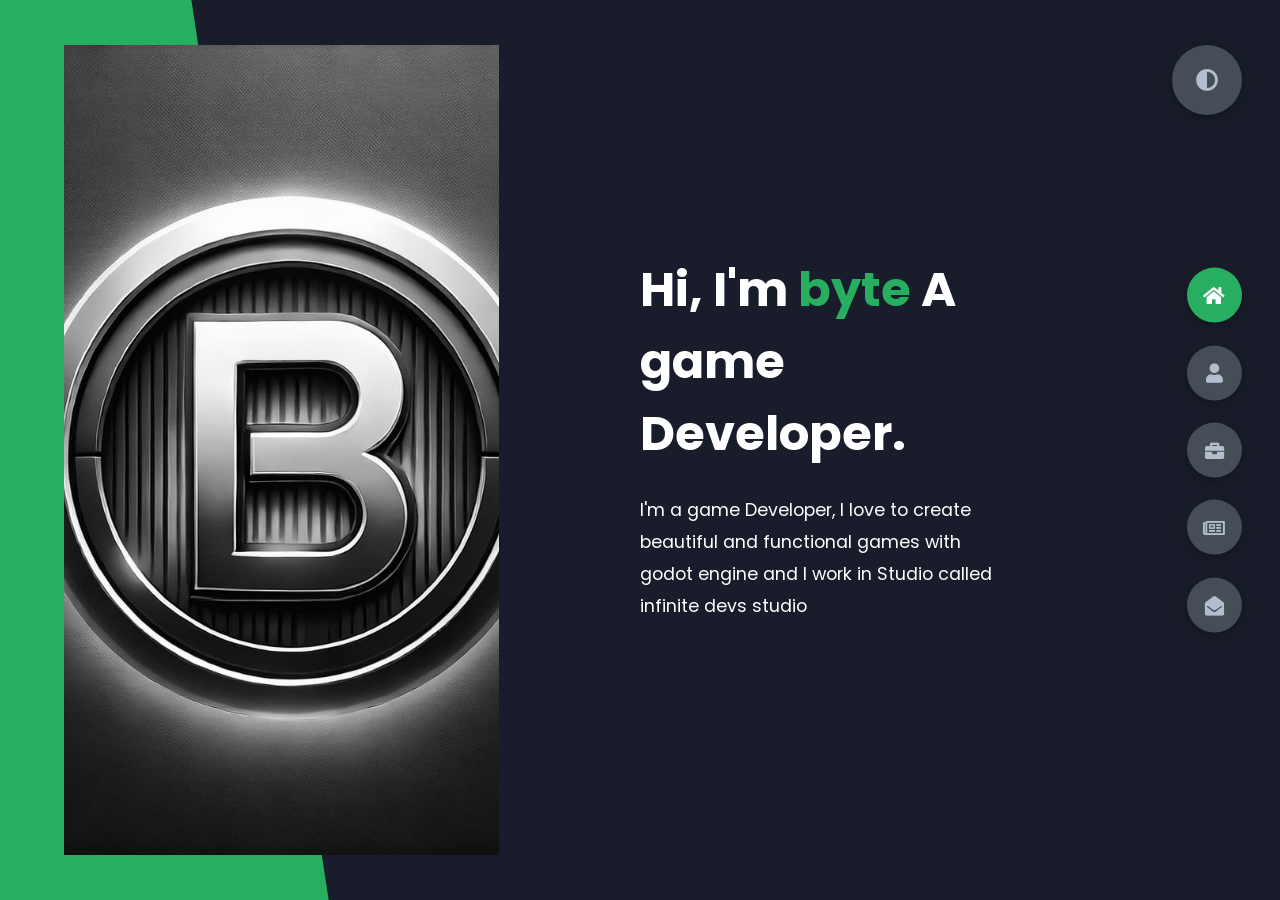
==== index.html @ 2099a021 "Add files via upload" ====
<!DOCTYPE html>
<html lang="en">
<head>
    <meta charset="UTF-8">
    <meta http-equiv="X-UA-Compatible" content="IE=edge">
    <meta name="viewport" content="width=device-width, initial-scale=1.0">
    <title>byte</title>
    <link rel="stylesheet" href="style.css">
    <link rel="preconnect" href="https://fonts.googleapis.com">
    <link rel="preconnect" href="https://fonts.gstatic.com" crossorigin>
    <link rel="stylesheet" href="https://cdnjs.cloudflare.com/ajax/libs/font-awesome/5.15.4/css/all.min.css" integrity="sha512-1ycn6IcaQQ40/MKBW2W4Rhis/DbILU74C1vSrLJxCq57o941Ym01SwNsOMqvEBFlcgUa6xLiPY/NS5R+E6ztJQ==" crossorigin="anonymous" referrerpolicy="no-referrer" />
    <link href="https://fonts.googleapis.com/css2?family=Poppins:wght@400;500;600;700;800&display=swap" rel="stylesheet">
</head>
<body class="main-content">
    <header class="container header active" id="home">
        <div class="header-content">
            <div class="left-header">
                <div class="h-shape"></div>
                <div class="image">
                    <img src="hero.png" alt="">
                </div>
            </div>
            <div class="right-header">
                <h1 class="name">
                    Hi, I'm <span>byte</span>
                    A game Developer.
                </h1>
                <p>
                    I'm a game Developer, I love to create beautiful and functional games with godot engine and I work in Studio called infinite devs studio
                </p>
            </div>
        </div>
    </header>
    <main>
        <section class="container about" id="about">
            <div class="main-title">
                <h2>About <span>me</span><span class="bg-text">my stats</span></h2>
            </div>
            <div class="about-container">
                <div class="left-about">
                    <h4>Information About me</h4>
                    <p>
                        
                    </p>
                <div class="right-about">
                    <div class="about-item">
                        <div class="abt-text">
                            <p class="large-text">0</p>
                            <p class="small-text">Projects <br /> Completed</p>
                        </div>
                    </div>
                    <div class="about-item">
                        <div class="abt-text">
                            <p class="large-text">1+</p>
                            <p class="small-text">Years of <br /> experience</p>
                        </div>
                    </div>
                    <div class="about-item">
                        <div class="abt-text">
                            <p class="large-text">1</p>
                            <p class="small-text">Projects <br /> demo</p>
                        </div>
                    </div>
                    <div class="about-item">
                        <div class="abt-text">
                            <p class="large-text">0</p>
                            <p class="small-text">Projects <br />cancelled</p>
                        </div>
                    </div>
                </div>
            </div>
            <div class="about-stats">
                <h4 class="stat-title">My Skills</h4>
                <div class="progress-bars">
                    <div class="progress-bar">
                        <p class="prog-title">html5</p>
                        <div class="progress-con">
                            <p class="prog-text">85%</p>
                            <div class="progress">
                                <span class="html"></span>
                            </div>
                        </div>
                    </div>
                    <div class="progress-bar">
                        <p class="prog-title">css</p>
                        <div class="progress-con">
                            <p class="prog-text">25%</p>
                            <div class="progress">
                                <span class="css"></span>
                            </div>
                        </div>
                    </div>
                    <div class="progress-bar">
                        <p class="prog-title">javascript</p>
                        <div class="progress-con">
                            <p class="prog-text">24%</p>
                            <div class="progress">
                                <span class="js"></span>
                            </div>
                        </div>
                    </div>
                    <div class="progress-bar">
                        <p class="prog-title">Godot engine</p>
                        <div class="progress-con">
                            <p class="prog-text">95%</p>
                            <div class="progress">
                                <span class=godot></span>
                            </div>
                        </div>
                    </div>
                    <div class="progress-bar">
                        <p class="prog-title">gdscript</p>
                        <div class="progress-con">
                            <p class="prog-text">87%</p>
                            <div class="progress">
                                <span class="node"></span>
                            </div>
                        </div>
                    </div>
                    <div class="progress-bar">
                        <p class="prog-title">Python</p>
                        <div class="progress-con">
                            <p class="prog-text">65%</p>
                            <div class="progress">
                                <span class="python"></span>
                            </div>
                        </div>
                    </div>
                </div>
            </div>
            <h4 class="stat-title">My Timeline</h4>
            <div class="timeline">
                <div class="timeline-item">
                    <div class="tl-icon">
                        <i class="fas fa-briefcase"></i>
                    </div>
                    <p class="tl-duration">2011</p>
                    <h5>my birthday<span> - Egypt</span></h5>
                    <p>
                        I'm born in 6/11/2011
                    </p>
                </div>
                <div class="timeline-item">
                    <div class="tl-icon">
                        <i class="fas fa-briefcase"></i>
                    </div>
                    <p class="tl-duration">2023 - now </p>
                    <h5> python programer</h5>
                    <p>
                        When I graduated from primary school, I learned Python
                    </p>
                </div>
                <div class="timeline-item">
                    <div class="tl-icon">
                        <i class="fas fa-briefcase"></i>
                    </div>
                    <p class="tl-duration">2023</p>
                    <h5>web Programmer</h5>
                    <p>
                        after i learned python i learned HTML and Css and JS
                    </p>
                </div>
                <div class="timeline-item">
                    <div class="tl-icon">
                        <i class="fas fa-briefcase"></i>
                    </div>
                    <p class="tl-duration">2024</p>
                    <h5>game developer<span> - gamemaker studio</span></h5>
                    <p>
                        my frist game made in gamemaker studio
                    </p>
                </div>
                <div class="timeline-item">
                    <div class="tl-icon">
                        <i class="fas fa-briefcase"></i>
                    </div>
                    <p class="tl-duration">2024 - now</p>
                    <h5>game developer<span> - godot engine</span></h5>
                    <p>
                        I start in godot 3.5
                    </p>
                </div>
                <div class="timeline-item">
                    <div class="tl-icon">
                        <i class="fas fa-briefcase"></i>
                    </div>
                    <p class="tl-duration">2024 - now</p>
                    <h5>my Studio<span> - infinite devs studio</span></h5>
                    <p>
                        In 27/12/2024 my cousin and me open our studio called infinite devs studio
                    </p>
                </div>
            </div>
        </section>
        <section class="container" id="portfolio">
            <div class="main-title">
                <h2>My <span>Portfolio</span><span class="bg-text">My games</span></h2>
            </div>
            <p class="port-text">
                Here is my games that I've done in godot engine.
            </p>
            <div class="portfolios">
                
            
                <div class="portfolio-item">
                    <div class="image">
                        <img src="ByteX.png" alt="">
                    </div>
                    <div class="hover-items">
                        <h3>game download</h3>
                        <div class="icons">
                            <a href="https://infinite-devs-studio.itch.io/bytex-engine" class="icon">
                                <i class="fab fa-itch-io"></i>
                            </a>
                         
                        </div>
                    </div>
                </div>
                 <div class="main-title">
                           <h2>My <span>team</span><span class="bg-text">IDS Games</span></h2>
                 </div>
                
            </div>
        </section>
        <section class="container" id="blogs">
            <div class="blogs-content">
                <div class="main-title">
                    <h2>My <span>games</span><span class="bg-text">games news</span></h2>
                </div>
                <div class="blogs">
                    <div class="blog">
                        <img src="hero.png" alt="">
                        <div class="blog-text">
                            <h4>
                                Byte OS
                            </h4>
                            <h3>29/12/2024</h3>
                            <p>
                                I work in OS simlator called ByteOS
                            </p>
                        </div>
                        
                    </div>
                    
            </div>
        </section>
        <section class="container contact" id="contact">
            <div class="contact-container">
                <div class="main-title">
                    <h2>Contact <span>Me</span><span class="bg-text">Contact</span></h2>
                </div>
                <div class="contact-content-con">
                    <div class="left-contact">
                        <h4>Contact me here</h4>
                        <p>
                            If you have a game idea or want to talk to me, Contact me
                        </p>
                        <div class="contact-info">
                            <div class="contact-item">
                                <div class="icon">
                                    <i class="fas fa-map-marker-alt"></i>
                                    <span>Location</span>
                                </div>
                                <p>
                                    : Giza, Egypt
                                </p>
                            </div>
                            <div class="contact-item">
                                <div class="icon">
                                    <i class="fas fa-envelope"></i>
                                    <span>Email</span>
                                </div>
                                <p>
                                    <span>: infinitedevsstudio@gmail.com</span>
                                </p>
                            </div>
                            
                            <div class="contact-item">
                                <div class="icon">
                                    <i class="fas fa-user-graduate"></i>
                                    <span>Mobile Number</span>
                                </div>
                                <p>
                                    <span>: 01550852379</span>
                                </p>
                            </div>
                            <div class="contact-item">
                                <div class="icon">
                                    <i class="fas fa-globe-africa"></i>
                                    <span>Languages</span>
                                </div>
                                <p>
                                    <span>: Arabic, English</span>
                                </p>
                            </div>
                        </div>
                        <div class="contact-icons">
                            <div class="contact-icon">
                                <a href="https://infinite-devs-studio.itch.io/" target="_blank">
                                    <i class="fab fa-itch-io"></i>
                                </a>
                                <a href="https://github.com/Byte-dev-byte" target="_blank">
                                    <i class="fab fa-github"></i>
                                </a>
                                <a href="https://www.youtube.com/@Byte-nk8db" target="_blank">
                                    <i class="fab fa-youtube"></i>
                                </a>
                            </div>
                        </div>
                    </div>
                    <div class="right-contact">
                        <form action="" class="contact-form">
                            <div class="input-control i-c-2">
                                <input type="text" required placeholder="YOUR NAME">
                                <input type="email" required placeholder="YOUR EMAIL">
                            </div>
                            <div class="input-control">
                                <input type="text" required placeholder="ENTER SUBJECT">
                            </div>
                            <div class="input-control">
                                <textarea name="" id="" cols="15" rows="8" placeholder="Message Here..."></textarea>
                            </div>
                            
                        </form>
                    </div>
                </div>
            </div>
        </section>
    </main>

    <div class="controls">
        <div class="control active-btn" data-id="home" >
            <i class="fas fa-home"></i>
        </div>
        <div class="control" data-id="about">
            <i class="fas fa-user"></i>
        </div>
        <div class="control" data-id="portfolio">
            <i class="fas fa-briefcase"></i>
        </div>
        <div class="control" data-id="blogs">
            <i class="far fa-newspaper"></i>
        </div>
        <div class="control" data-id="contact">
            <i class="fas fa-envelope-open"></i>
        </div>
    </div>
    <div class="theme-btn">
        <i class="fas fa-adjust"></i>
    </div>
    <script src="app.js"></script>
</body>
</html>
---- style.css ----
* {
  margin: 0;
  padding: 0;
  box-sizing: border-box;
  list-style: none;
}

:root {
  --color-primary: #191d2b;
  --color-secondary: #27AE60;
  --color-white: #FFFFFF;
  --color-black: #000;
  --color-grey0: #f8f8f8;
  --color-grey-1: #dbe1e8;
  --color-grey-2: #b2becd;
  --color-grey-3: #6c7983;
  --color-grey-4: #454e56;
  --color-grey-5: #2a2e35;
  --color-grey-6: #12181b;
  --br-sm-2: 14px;
  --box-shadow-1: 0 3px 15px rgba(0,0,0,.3);
}

.light-mode {
  --color-primary: #FFFFFF;
  --color-secondary: #F56692;
  --color-white: #454e56;
  --color-black: #000;
  --color-grey0: #f8f8f8;
  --color-grey-1: #6c7983;
  --color-grey-2: #6c7983;
  --color-grey-3: #6c7983;
  --color-grey-4: #454e56;
  --color-grey-5: #f8f8f8;
  --color-grey-6: #12181b;
}

body {
  background-color: var(--color-primary);
  font-family: "Poppins", sans-serif;
  font-size: 1.1rem;
  color: var(--color-white);
  transition: all 0.4s ease-in-out;
}

a {
  display: inline-block;
  text-decoration: none;
  color: inherit;
  font-family: inherit;
}

header {
  min-height: 100vh;
  color: var(--color-white);
  overflow: hidden;
  padding: 0 !important;
}

section {
  min-height: 100vh;
  width: 100%;
  position: absolute;
  left: 0;
  top: 0;
  padding: 3rem 18rem;
}

.container {
  display: none;
  transform: translateY(-100%) scale(0);
  transition: all 0.4s ease-in-out;
  background-color: var(--color-primary);
}

.active {
  display: block;
  animation: appear 1s ease-in-out;
  transform: translateY(0) scaleY(1);
}
@keyframes appear {
  0% {
    transform: translateY(-100%) scaleY(0);
  }
  100% {
    transform: translateY(0) scaleY(1);
  }
}

.controls {
  position: fixed;
  z-index: 10;
  top: 50%;
  right: 3%;
  display: flex;
  flex-direction: column;
  align-items: center;
  justify-content: center;
  transform: translateY(-50%);
}
.controls .control {
  padding: 1rem;
  cursor: pointer;
  background-color: var(--color-grey-4);
  width: 55px;
  height: 55px;
  border-radius: 50%;
  display: flex;
  justify-content: center;
  align-items: center;
  margin: 0.7rem 0;
  box-shadow: var(--box-shadow-1);
}
.controls .control i {
  font-size: 1.2rem;
  color: var(--color-grey-2);
  pointer-events: none;
}
.controls .active-btn {
  background-color: var(--color-secondary);
  transition: all 0.4s ease-in-out;
}
.controls .active-btn i {
  color: var(--color-white);
}

.theme-btn {
  top: 5%;
  right: 3%;
  width: 70px;
  height: 70px;
  border-radius: 50%;
  background-color: var(--color-grey-4);
  cursor: pointer;
  position: fixed;
  display: flex;
  justify-content: center;
  align-items: center;
  box-shadow: 0 3px 15px rgba(0, 0, 0, 0.3);
  transition: all 0.1s ease-in-out;
}
.theme-btn:active {
  transform: translateY(-3px);
}
.theme-btn i {
  font-size: 1.4rem;
  color: var(--color-grey-2);
  pointer-events: none;
}

/*Header-content*/
.header-content {
  display: grid;
  grid-template-columns: repeat(2, 1fr);
  min-height: 100vh;
}
.header-content .left-header {
  display: flex;
  align-items: center;
  position: relative;
}
.header-content .left-header .h-shape {
  transition: all 0.4s ease-in-out;
  width: 65%;
  height: 100%;
  background-color: var(--color-secondary);
  position: absolute;
  left: 0;
  top: 0;
  z-index: -1;
  clip-path: polygon(0 0, 46% 0, 79% 100%, 0% 100%);
}
.header-content .left-header .image {
  border-radius: var(--br-sm-2);
  height: 90%;
  width: 68%;
  margin-left: 4rem;
  background-color: var(--color-black);
  transition: all 0.4s ease-in-out;
}
.header-content .left-header .image img {
  width: 100%;
  height: 100%;
  object-fit: cover;
  transition: all 0.4s ease-in-out;
  filter: grayscale(100%);
}
.header-content .left-header .image img:hover {
  filter: grayscale(0);
}
.header-content .right-header {
  display: flex;
  flex-direction: column;
  justify-content: center;
  padding-right: 18rem;
}
.header-content .right-header .name {
  font-size: 3rem;
}
.header-content .right-header .name span {
  color: var(--color-secondary);
}
.header-content .right-header p {
  margin: 1.5rem 0;
  line-height: 2rem;
}

/*About*/
.about-container {
  display: grid;
  grid-template-columns: repeat(2, 1fr);
  padding-top: 3.5rem;
  padding-bottom: 5rem;
}
.about-container .right-about {
  display: grid;
  grid-template-columns: repeat(2, 1fr);
  grid-gap: 2rem;
}
.about-container .right-about .about-item {
  border: 1px solid var(--color-grey-5);
  border-radius: 5px;
  transition: all 0.4s ease-in-out;
  box-shadow: 1px 2px 15px rgba(0, 0, 0, 0.1);
}
.about-container .right-about .about-item:hover {
  cursor: default;
  transform: translateY(-5px);
  border: 1px solid var(--color-secondary);
  box-shadow: 1px 4px 15px rgba(0, 0, 0, 0.32);
}
.about-container .right-about .about-item .abt-text {
  padding: 1.5rem;
  display: flex;
  flex-direction: column;
}
.about-container .right-about .about-item .abt-text .large-text {
  font-size: 3rem;
  font-weight: 700;
  color: var(--color-secondary);
}
.about-container .right-about .about-item .abt-text .small-text {
  padding-left: 3rem;
  position: relative;
  text-transform: uppercase;
  font-size: 1.2rem;
  color: var(--color-grey-1);
  letter-spacing: 2px;
}
.about-container .right-about .about-item .abt-text .small-text::before {
  content: "";
  position: absolute;
  left: 0;
  top: 15px;
  width: 2rem;
  height: 2px;
  background-color: var(--color-grey-5);
}
.about-container .left-about {
  padding-right: 5rem;
}
.about-container .left-about p {
  line-height: 2rem;
  padding: 1rem;
  color: var(--color-grey-1);
}
.about-container .left-about h4 {
  font-size: 2rem;
  text-transform: uppercase;
}

.about-stats {
  padding-bottom: 4rem;
}
.about-stats .progress-bars {
  display: grid;
  grid-template-columns: repeat(2, 1fr);
  grid-gap: 2rem;
}
.about-stats .progress-bars .progress-bar {
  display: flex;
  flex-direction: column;
}
.about-stats .progress-bars .progress-bar .prog-title {
  text-transform: uppercase;
  font-weight: 500;
}
.about-stats .progress-bars .progress-bar .progress-con {
  display: flex;
  align-items: center;
}
.about-stats .progress-bars .progress-bar .progress-con .prog-text {
  color: var(--color-grey-2);
}
.about-stats .progress-bars .progress-bar .progress-con .progress {
  width: 100%;
  height: 0.45rem;
  background-color: var(--color-grey-4);
  margin-left: 1rem;
  position: relative;
}
.about-stats .progress-bars .progress-bar .progress-con .progress span {
  position: absolute;
  top: 0;
  left: 0;
  height: 100%;
  background-color: var(--color-secondary);
  transition: all 0.4s ease-in-out;
  width: 60%;
}
.about-stats .progress-bars .progress-bar .progress-con .progress .html {
  width: 85%;
}
.about-stats .progress-bars .progress-bar .progress-con .progress .css {
  width: 25%;
}
.about-stats .progress-bars .progress-bar .progress-con .progress .js {
  width: 24%;
}
.about-stats .progress-bars .progress-bar .progress-con .progress .godot {
  width: 95%;
}
.about-stats .progress-bars .progress-bar .progress-con .progress .gdscript {
  width: 87%;
}
.about-stats .progress-bars .progress-bar .progress-con .progress .python {
  width: 65%;
}

.stat-title {
  text-transform: uppercase;
  font-size: 1.4rem;
  text-align: center;
  padding: 3.5rem 0;
  position: relative;
}
.stat-title::before {
  content: "";
  position: absolute;
  left: 50%;
  top: 0;
  width: 40%;
  height: 1px;
  background-color: var(--color-grey-5);
  transform: translateX(-50%);
}

/*Timeline*/
.timeline {
  display: grid;
  grid-template-columns: repeat(2, 1fr);
  grid-gap: 2rem;
  padding-bottom: 3rem;
}
.timeline .timeline-item {
  position: relative;
  padding-left: 3rem;
  border-left: 1px solid var(--color-grey-5);
}
.timeline .timeline-item .tl-icon {
  position: absolute;
  left: -27px;
  top: 0;
  background-color: var(--color-secondary);
  width: 50px;
  height: 50px;
  border-radius: 50%;
  display: flex;
  align-items: center;
  justify-content: center;
}
.timeline .timeline-item .tl-icon i {
  font-size: 1.3rem;
}
.timeline .timeline-item .tl-duration {
  padding: 0.2rem 0.6rem;
  background-color: var(--color-grey-5);
  border-radius: 15px;
  display: inline-block;
  font-size: 0.8rem;
  text-transform: uppercase;
  font-weight: 500;
}
.timeline .timeline-item h5 {
  padding: 1rem 0;
  text-transform: uppercase;
  font-size: 1.3rem;
  font-weight: 600;
}
.timeline .timeline-item h5 span {
  color: var(--color-grey-2);
  font-weight: 500;
  font-size: 1.2rem;
}
.timeline .timeline-item p {
  color: var(--color-grey-2);
}

.port-text {
  padding: 2rem 0;
  text-align: center;
}

.portfolios {
  display: grid;
  grid-template-columns: repeat(3, 1fr);
  grid-gap: 2rem;
  margin-top: 3rem;
}
.portfolios .portfolio-item {
  position: relative;
  border-radius: 15px;
}
.portfolios .portfolio-item img {
  width: 100%;
  height: 300px;
  object-fit: cover;
  border-radius: 15px;
}
.portfolios .portfolio-item .hover-items {
  width: 100%;
  height: 100%;
  background-color: var(--color-secondary);
  position: absolute;
  left: 0;
  top: 0;
  border-radius: 15px;
  display: flex;
  justify-content: center;
  align-items: center;
  flex-direction: column;
  opacity: 0;
  transform: scale(0);
  transition: all 0.4s ease-in-out;
}
.portfolios .portfolio-item .hover-items h3 {
  font-size: 1.5rem;
  color: var(--color-white);
  margin-bottom: 1.5rem;
}
.portfolios .portfolio-item .hover-items .icons {
  display: flex;
  justify-content: center;
  align-items: center;
}
.portfolios .portfolio-item .hover-items .icons .icon {
  background-color: var(--color-primary);
  border-radius: 50%;
  width: 50px;
  height: 50px;
  display: flex;
  align-items: center;
  justify-content: center;
  margin: 0 1rem;
  cursor: pointer;
  transition: all 0.4s ease-in-out;
}
.portfolios .portfolio-item .hover-items .icons .icon i {
  font-size: 1.5rem;
  color: var(--color-white);
  margin: 0 1rem;
}
.portfolios .portfolio-item .hover-items .icons .icon:hover {
  background-color: var(--color-white);
}
.portfolios .portfolio-item .hover-items .icons .icon:hover i {
  color: var(--color-primary);
}

.portfolio-item:hover .hover-items {
  opacity: 1;
  transform: scale(1);
}

.blogs {
  display: grid;
  grid-template-columns: repeat(3, 1fr);
  grid-gap: 2rem;
  margin-top: 3rem;
}
.blogs .blog {
  position: relative;
  background-color: var(--color-grey-5);
  border-radius: 5px;
  box-shadow: 1px 1px 20px rgba(0, 0, 0, 0.1);
  transition: all 0.4s ease-in-out;
}
.blogs .blog:hover {
  box-shadow: 1px 1px 20px rgba(0, 0, 0, 0.3);
  transform: translateY(-5px);
  transition: all 0.4s ease-in-out;
}
.blogs .blog:hover img {
  filter: grayscale(0);
  transform: scale(1.1);
  box-shadow: 0px 4px 15px rgba(0, 0, 0, 0.8);
}
.blogs .blog img {
  width: 100%;
  height: 300px;
  object-fit: cover;
  border-top-left-radius: 5px;
  border-top-right-radius: 5px;
  filter: grayscale(100%);
  transition: all 0.4s ease-in-out;
}
.blogs .blog .blog-text {
  margin-top: -7px;
  padding: 1.1rem;
  border-top: 8px solid var(--color-secondary);
}
.blogs .blog .blog-text h4 {
  font-size: 1.5rem;
  margin-bottom: 0.7rem;
  transition: all 0.4s ease-in-out;
  cursor: pointer;
}
.blogs .blog .blog-text h4:hover {
  color: var(--color-secondary);
}
.blogs .blog .blog-text p {
  color: var(--color-grey-2);
  line-height: 2rem;
  padding-bottom: 1rem;
}

.contact-content-con {
  display: flex;
  padding-top: 3.5rem;
}
.contact-content-con .left-contact {
  flex: 2;
}
.contact-content-con .left-contact h4 {
  margin-top: 1rem;
  font-size: 2rem;
  text-transform: uppercase;
}
.contact-content-con .left-contact p {
  margin: 1rem 0;
  line-height: 2rem;
}
.contact-content-con .left-contact .contact-info .contact-item {
  display: flex;
  align-items: center;
  justify-content: space-between;
}
.contact-content-con .left-contact .contact-info .contact-item p {
  margin: 0.3rem 0 !important;
  padding: 0 !important;
}
.contact-content-con .left-contact .contact-info .contact-item .icon {
  display: grid;
  grid-template-columns: 40px 1fr;
}
.contact-content-con .left-contact .contact-info .contact-item .icon i {
  display: flex;
  align-items: center;
  font-size: 1.3rem;
}
.contact-content-con .left-contact .contact-icon {
  display: flex;
  margin-top: 2rem;
}
.contact-content-con .left-contact .contact-icon a {
  display: flex;
  align-items: center;
  color: var(--color-white);
  background-color: var(--color-grey-5);
  cursor: pointer;
  justify-content: center;
  width: 50px;
  height: 50px;
  border-radius: 50%;
  margin: 0 0.4rem;
  transition: all 0.4s ease-in-out;
}
.contact-content-con .left-contact .contact-icon a:hover {
  background-color: var(--color-secondary);
}
.contact-content-con .left-contact .contact-icon a:hover i {
  color: var(--color-primary);
}
.contact-content-con .left-contact .contact-icon a i {
  display: flex;
  align-items: center;
  justify-content: center;
  font-size: 1.3rem;
}
.contact-content-con .right-contact {
  flex: 3;
  margin-left: 3rem;
}
.contact-content-con .right-contact .input-control {
  margin: 1.5rem 0;
}
.contact-content-con .right-contact .input-control input, .contact-content-con .right-contact .input-control textarea {
  border-radius: 30px;
  font-weight: inherit;
  font-size: inherit;
  font-family: inherit;
  padding: 0.8rem 1.1rem;
  outline: none;
  border: none;
  background-color: var(--color-grey-5);
  width: 100%;
  color: var(--color-white);
  resize: none;
}
.contact-content-con .right-contact .i-c-2 {
  display: flex;
}
.contact-content-con .right-contact .i-c-2 :last-child {
  margin-left: 1.5rem;
}
.contact-content-con .right-contact .submit-btn {
  display: flex;
  justify-content: flex-start;
}

/*Independed components*/
.btn-con {
  display: flex;
  align-self: flex-start;
}

.main-btn {
  border-radius: 30px;
  color: inherit;
  font-weight: 600;
  position: relative;
  border: 1px solid var(--color-secondary);
  display: flex;
  align-self: flex-start;
  align-items: center;
  overflow: hidden;
}
.main-btn .btn-text {
  padding: 0 2rem;
}
.main-btn .btn-icon {
  background-color: var(--color-secondary);
  display: flex;
  align-items: center;
  justify-content: center;
  border-radius: 50%;
  padding: 1rem;
}
.main-btn::before {
  content: "";
  position: absolute;
  top: 0;
  right: 0;
  transform: translateX(100%);
  transition: all 0.4s ease-out;
  z-index: -1;
}
.main-btn:hover {
  transition: all 0.4s ease-out;
}
.main-btn:hover::before {
  width: 100%;
  height: 100%;
  background-color: var(--color-secondary);
  transform: translateX(0);
  transition: all 0.4s ease-out;
}

.main-title {
  text-align: center;
}
.main-title h2 {
  position: relative;
  text-transform: uppercase;
  font-size: 4rem;
  font-weight: 700;
}
.main-title h2 span {
  color: var(--color-secondary);
}
.main-title h2 .bg-text {
  position: absolute;
  top: 50%;
  left: 50%;
  color: var(--color-grey-5);
  transition: all 0.4s ease-in-out;
  z-index: -1;
  transform: translate(-50%, -50%);
  font-weight: 800;
  font-size: 6.3rem;
}

.about-container .left-about p {
  padding-left: 0;
}

@media screen and (max-width: 600px) {
  header {
    padding: 0 !important;
  }

  .theme-btn {
    width: 50px;
    height: 50px;
  }

  .header-content {
    grid-template-columns: repeat(1, 1fr);
    padding-bottom: 6rem;
  }

  .left-header .h-shape {
    display: none;
  }

  .right-header {
    grid-row: 1;
    padding-right: 0rem !important;
    width: 90%;
    margin: 0 auto;
  }
  .right-header .name {
    font-size: 2.5rem !important;
    text-align: center;
    padding-top: 3rem;
  }

  .header-content .left-header .image {
    margin: 0 auto;
    width: 90%;
  }

  .controls {
    top: auto;
    bottom: 0;
    flex-direction: row;
    justify-content: center;
    left: 50%;
    transform: translateX(-50%);
    width: 100%;
    background-color: var(--color-grey-5);
  }
  .controls .control {
    margin: 1rem 0.3rem;
  }

  .about-container {
    grid-template-columns: repeat(1, 1fr);
  }
  .about-container .right-about {
    grid-template-columns: repeat(1, 1fr);
    padding-top: 2.5rem;
  }
  .about-container .left-about {
    padding-right: 0;
  }
  .about-container .left-about p {
    padding-left: 0;
  }

  .timeline {
    grid-template-columns: repeat(1, 1fr);
    padding-bottom: 6rem;
  }

  .container {
    padding: 2rem 2.5rem !important;
  }

  .about-stats .progress-bars {
    grid-template-columns: repeat(1, 1fr);
  }

  .portfolios {
    grid-template-columns: repeat(1, 1fr);
    padding-bottom: 6rem;
    margin-top: 1rem;
  }

  .blogs {
    grid-template-columns: repeat(1, 1fr);
    padding-bottom: 6rem;
  }

  .contact-content-con {
    flex-direction: column;
  }
  .contact-content-con .right-contact {
    margin-left: 0;
    margin-top: 2.5rem;
  }

  .contact-content-con .right-contact .i-c-2 {
    flex-direction: column;
  }

  .contact-content-con .right-contact .i-c-2 :last-child {
    margin-left: 0;
    margin-top: 1.5rem;
  }

  .contact-content-con .right-contact {
    margin-bottom: 6rem;
  }

  .contact-item {
    flex-direction: column;
    margin: 1rem 0;
  }
  .contact-item p {
    font-size: 15px;
    color: var(--color-grey-2);
  }
  .contact-item span {
    font-size: 15px;
  }
  .contact-item .icon {
    grid-template-columns: 25px 1fr;
  }

  .main-title h2 {
    font-size: 2rem;
  }
  .main-title h2 span {
    font-size: 2.3rem;
  }
  .main-title h2 .bg-text {
    font-size: 2.3rem;
  }
}
@media screen and (max-width: 1432px) {
  .container {
    padding: 7rem 11rem;
  }

  .contact-content-con {
    flex-direction: column;
  }
  .contact-content-con .right-contact {
    margin-left: 0;
    margin-top: 2.5rem;
  }

  .contact-content-con .right-contact .i-c-2 {
    flex-direction: column;
  }

  .contact-content-con .right-contact .i-c-2 :last-child {
    margin-left: 0;
    margin-top: 1.5rem;
  }

  .contact-content-con .right-contact {
    margin-bottom: 6rem;
  }

  .main-title h2 .bg-text {
    font-size: 5.5rem;
  }
}
@media screen and (max-width: 1250px) {
  .blogs {
    grid-template-columns: repeat(2, 1fr);
    margin-top: 6rem;
  }

  .portfolios {
    grid-template-columns: repeat(2, 1fr);
  }

  .header-content .right-header {
    padding-right: 9rem;
  }
}
@media screen and (max-width: 660px) {
  .blogs {
    grid-template-columns: repeat(1, 1fr);
  }

  .portfolios {
    grid-template-columns: repeat(1, 1fr);
  }
}
@media screen and (max-width: 1070px) {
  .about-container {
    grid-template-columns: repeat(1, 1fr);
  }
  .about-container .right-about {
    padding-top: 2.5rem;
  }

  .main-title h2 {
    font-size: 4rem;
  }
  .main-title h2 span {
    font-size: 4rem;
  }
  .main-title h2 .bg-text {
    font-size: 4.5rem;
  }
}
@media screen and (max-width: 970px) {
  .container {
    padding: 7rem 6rem;
  }

  .about-container .left-about {
    padding-right: 0rem;
  }

  .header-content {
    grid-template-columns: repeat(1, 1fr);
    padding-bottom: 6rem;
  }

  .left-header .h-shape {
    display: none;
  }
  .left-header .image {
    width: 90% !important;
    margin: 0 auto !important;
  }

  .right-header {
    grid-row: 1;
    padding-right: 0rem !important;
    width: 90%;
    margin: 0 auto;
  }
  .right-header .name {
    font-size: 2.5rem !important;
    text-align: center;
    padding-top: 3rem;
  }
}
@media screen and (max-width: 700px) {
  .container {
    padding: 7rem 3rem;
  }

  .about-stats .progress-bars {
    grid-template-columns: repeat(1, 1fr);
  }

  .about-container .right-about {
    grid-template-columns: repeat(1, 1fr);
  }

  .timeline {
    grid-template-columns: repeat(1, 1fr);
  }

  .main-title h2 {
    font-size: 3rem;
  }
  .main-title h2 span {
    font-size: 3rem;
  }
  .main-title h2 .bg-text {
    font-size: 4rem;
  }
}

/*# sourceMappingURL=styles.css.map */
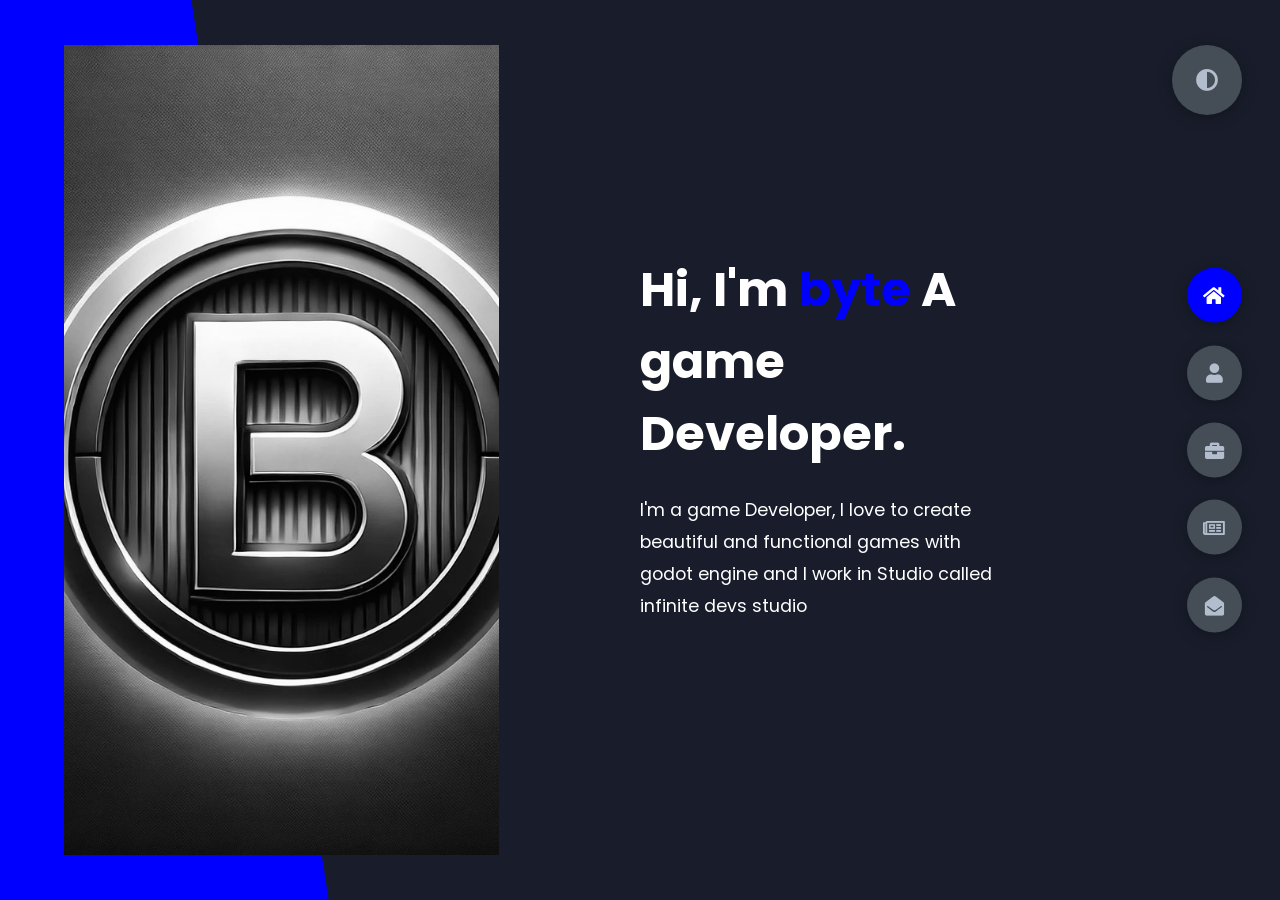
==== commit 90c36151: "index.html" ====
--- a/index.html
+++ b/index.html
@@ -84,7 +84,7 @@
                     <div class="progress-bar">
                         <p class="prog-title">css</p>
                         <div class="progress-con">
-                            <p class="prog-text">25%</p>
+                            <p class="prog-text">20%</p>
                             <div class="progress">
                                 <span class="css"></span>
                             </div>
@@ -93,7 +93,7 @@
                     <div class="progress-bar">
                         <p class="prog-title">javascript</p>
                         <div class="progress-con">
-                            <p class="prog-text">24%</p>
+                            <p class="prog-text">14%</p>
                             <div class="progress">
                                 <span class="js"></span>
                             </div>
@@ -228,6 +228,20 @@
                     <h2>My <span>games</span><span class="bg-text">games news</span></h2>
                 </div>
                 <div class="blogs">
+                    <div class="blog2">
+                        <img src="new_leak.png" alt="">
+                        <div class="blog-text">
+                            <h4>
+                                New leak
+                            </h4>
+                            <h3>31/12/2024</h3>
+                            <p>
+                                New leak of my new game  
+                                (just car)
+                            </p>
+                        </div>
+                        
+                    </div>
                     <div class="blog">
                         <img src="hero.png" alt="">
                         <div class="blog-text">
@@ -350,4 +364,4 @@
     </div>
     <script src="app.js"></script>
 </body>
-</html>+</html>
--- a/style.css
+++ b/style.css
@@ -7,7 +7,7 @@
 
 :root {
   --color-primary: #191d2b;
-  --color-secondary: #27AE60;
+  --color-secondary: blue;
   --color-white: #FFFFFF;
   --color-black: #000;
   --color-grey0: #f8f8f8;
@@ -523,7 +523,141 @@
   line-height: 2rem;
   padding-bottom: 1rem;
 }
-
+.blogs .blog2 {
+  position: relative;
+  background-color: var(--color-grey-5);
+  border-radius: 5px;
+  box-shadow: 1px 1px 20px rgba(0, 0, 0, 0.1);
+  transition: all 0.4s ease-in-out;
+}
+.blogs .blog2:hover {
+  box-shadow: 1px 1px 20px rgba(0, 0, 0, 0.3);
+  transform: translateY(-5px);
+  transition: all 0.4s ease-in-out;
+}
+.blogs .blog2:hover img {
+  filter: grayscale(0);
+  transform: scale(1.1);
+  box-shadow: 0px 4px 15px rgba(0, 0, 0, 0.8);
+}
+.blogs .blog2 img {
+  width: 100%;
+  height: 300px;
+  object-fit: cover;
+  border-top-left-radius: 5px;
+  border-top-right-radius: 5px;
+  filter: grayscale(100%);
+  transition: all 0.4s ease-in-out;
+}
+.blogs .blog2 .blog-text {
+  margin-top: -7px;
+  padding: 1.1rem;
+  border-top: 8px solid var(--color-secondary);
+}
+.blogs .blog2 .blog-text h4 {
+  font-size: 1.5rem;
+  margin-bottom: 0.7rem;
+  transition: all 0.4s ease-in-out;
+  cursor: pointer;
+}
+.blogs .blog2 .blog-text h4:hover {
+  color: var(--color-secondary);
+}
+.blogs .blog2 .blog-text p {
+  color: var(--color-grey-2);
+  line-height: 2rem;
+  padding-bottom: 1rem;
+}
+.blogs .blog3 {
+  position: relative;
+  background-color: var(--color-grey-5);
+  border-radius: 5px;
+  box-shadow: 1px 1px 20px rgba(0, 0, 0, 0.1);
+  transition: all 0.4s ease-in-out;
+}
+.blogs .blog3:hover {
+  box-shadow: 1px 1px 20px rgba(0, 0, 0, 0.3);
+  transform: translateY(-5px);
+  transition: all 0.4s ease-in-out;
+}
+.blogs .blog3:hover img {
+  filter: grayscale(0);
+  transform: scale(1.1);
+  box-shadow: 0px 4px 15px rgba(0, 0, 0, 0.8);
+}
+.blogs .blog3 img {
+  width: 100%;
+  height: 300px;
+  object-fit: cover;
+  border-top-left-radius: 5px;
+  border-top-right-radius: 5px;
+  filter: grayscale(100%);
+  transition: all 0.4s ease-in-out;
+}
+.blogs .blog3 .blog-text {
+  margin-top: -7px;
+  padding: 1.1rem;
+  border-top: 8px solid var(--color-secondary);
+}
+.blogs .blog3 .blog-text h4 {
+  font-size: 1.5rem;
+  margin-bottom: 0.7rem;
+  transition: all 0.4s ease-in-out;
+  cursor: pointer;
+}
+.blogs .blog3 .blog-text h4:hover {
+  color: var(--color-secondary);
+}
+.blogs .blog3 .blog-text p {
+  color: var(--color-grey-2);
+  line-height: 2rem;
+  padding-bottom: 1rem;
+}
+.blogs .blog4 {
+  position: relative;
+  background-color: var(--color-grey-5);
+  border-radius: 5px;
+  box-shadow: 1px 1px 20px rgba(0, 0, 0, 0.1);
+  transition: all 0.4s ease-in-out;
+}
+.blogs .blog4:hover {
+  box-shadow: 1px 1px 20px rgba(0, 0, 0, 0.3);
+  transform: translateY(-5px);
+  transition: all 0.4s ease-in-out;
+}
+.blogs .blog4:hover img {
+  filter: grayscale(0);
+  transform: scale(1.1);
+  box-shadow: 0px 4px 15px rgba(0, 0, 0, 0.8);
+}
+.blogs .blog4 img {
+  width: 100%;
+  height: 300px;
+  object-fit: cover;
+  border-top-left-radius: 5px;
+  border-top-right-radius: 5px;
+  filter: grayscale(100%);
+  transition: all 0.4s ease-in-out;
+}
+.blogs .blog4 .blog-text {
+  margin-top: -7px;
+  padding: 1.1rem;
+  border-top: 8px solid var(--color-secondary);
+}
+.blogs .blog4 .blog-text h4 {
+  font-size: 1.5rem;
+  margin-bottom: 0.7rem;
+  transition: all 0.4s ease-in-out;
+  cursor: pointer;
+}
+.blogs .blog4 .blog-text h4:hover {
+  color: var(--color-secondary);
+}
+.blogs .blog4 .blog-text p {
+  color: var(--color-grey-2);
+  line-height: 2rem;
+  padding-bottom: 1rem;
+}
 .contact-content-con {
   display: flex;
   padding-top: 3.5rem;
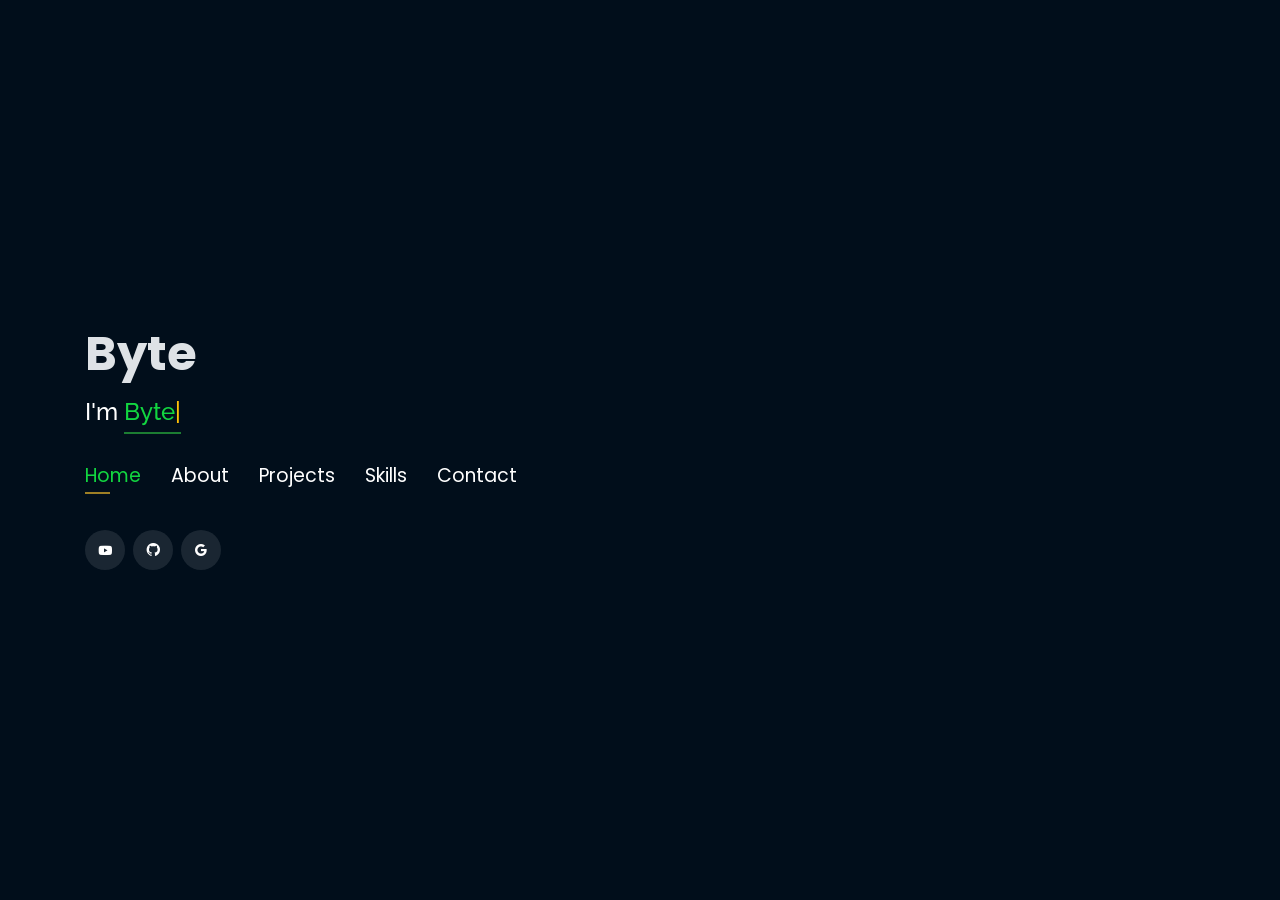
==== commit 4df5552c: "Add files via upload" ====
--- a/index.html
+++ b/index.html
@@ -1,367 +1,348 @@
 <!DOCTYPE html>
 <html lang="en">
+
 <head>
-    <meta charset="UTF-8">
-    <meta http-equiv="X-UA-Compatible" content="IE=edge">
-    <meta name="viewport" content="width=device-width, initial-scale=1.0">
-    <title>byte</title>
-    <link rel="stylesheet" href="style.css">
-    <link rel="preconnect" href="https://fonts.googleapis.com">
-    <link rel="preconnect" href="https://fonts.gstatic.com" crossorigin>
-    <link rel="stylesheet" href="https://cdnjs.cloudflare.com/ajax/libs/font-awesome/5.15.4/css/all.min.css" integrity="sha512-1ycn6IcaQQ40/MKBW2W4Rhis/DbILU74C1vSrLJxCq57o941Ym01SwNsOMqvEBFlcgUa6xLiPY/NS5R+E6ztJQ==" crossorigin="anonymous" referrerpolicy="no-referrer" />
-    <link href="https://fonts.googleapis.com/css2?family=Poppins:wght@400;500;600;700;800&display=swap" rel="stylesheet">
+  <script src="https://cdn.jsdelivr.net/npm/i18next@21.6.0/i18next.min.js"></script>
+  <!-- Google Tag Manager -->
+  <script>(function(w,d,s,l,i){w[l]=w[l]||[];w[l].push({'gtm.start':
+  new Date().getTime(),event:'gtm.js'});var f=d.getElementsByTagName(s)[0],
+  j=d.createElement(s),dl=l!='dataLayer'?'&l='+l:'';j.async=true;j.src=
+  'https://www.googletagmanager.com/gtm.js?id='+i+dl;f.parentNode.insertBefore(j,f);
+  })(window,document,'script','dataLayer','GTM-5BB8W2X');</script>
+  <!-- End Google Tag Manager -->
+  <link rel="icon" type="image/png" href="favicon.png"/>
+  <meta charset="utf-8">
+  <meta content="width=device-width, initial-scale=1.0" name="viewport">
+
+  <title>byte</title>
+  <meta content="" name="descriptison">
+  <meta content="" name="keywords">
+  
+
+  <!-- Google Fonts -->
+  <link href="https://fonts.googleapis.com/css?family=Open+Sans:300,300i,400,400i,600,600i,700,700i|Raleway:300,300i,400,400i,500,500i,600,600i,700,700i|Poppins:300,300i,400,400i,500,500i,600,600i,700,700i" rel="stylesheet">
+
+  <!-- Vendor CSS Files -->
+  <link href="assets/vendor/bootstrap/css/bootstrap.min.css" rel="stylesheet">
+  <link href="assets/vendor/icofont/icofont.min.css" rel="stylesheet">
+  <link href="assets/vendor/remixicon/remixicon.css" rel="stylesheet">
+  <link href="assets/vendor/owl.carousel/assets/owl.carousel.min.css" rel="stylesheet">
+  <link href="assets/vendor/boxicons/css/boxicons.min.css" rel="stylesheet">
+  <link href="assets/vendor/venobox/venobox.css" rel="stylesheet">
+
+  <!-- Template Main CSS File -->
+  <link href="assets/css/style.css" rel="stylesheet">
+
+
+  <!-- Global site tag (gtag.js) - Google Analytics -->
+  <script async src="https://www.googletagmanager.com/gtag/js?id=UA-169007209-3"></script>
+  <script>
+    window.dataLayer = window.dataLayer || [];
+    function gtag(){dataLayer.push(arguments);}
+    gtag('js', new Date());
+
+    gtag('config', 'UA-169007209-3');
+  </script>
+
+
+
+
 </head>
-<body class="main-content">
-    <header class="container header active" id="home">
-        <div class="header-content">
-            <div class="left-header">
-                <div class="h-shape"></div>
-                <div class="image">
-                    <img src="hero.png" alt="">
-                </div>
-            </div>
-            <div class="right-header">
-                <h1 class="name">
-                    Hi, I'm <span>byte</span>
-                    A game Developer.
-                </h1>
-                <p>
-                    I'm a game Developer, I love to create beautiful and functional games with godot engine and I work in Studio called infinite devs studio
+
+<body>
+  
+  <!-- Google Tag Manager (noscript) -->
+  <noscript><iframe src="https://www.googletagmanager.com/ns.html?id=GTM-5BB8W2X"
+  height="0" width="0" style="display:none;visibility:hidden"></iframe></noscript>
+  <!-- End Google Tag Manager (noscript) -->
+  <!-- ======= Header ======= -->
+  <header id="header" class="header-tops">
+
+    <div class="container">
+
+      <h1><a href="index.html">Byte</a></h1>
+      <h2 style="color:#fff">I'm <span class="typing" style="color:#12D640"></span></h2>
+      <nav class="nav-menu d-none d-lg-block">
+        <ul>
+          <li class="active"><a href="#header" data-translate="home"> <span>Home</span></a></li>
+          <li><a href="#about"><span>About</span></a></li>
+          <li><a href="#portfolio"> <span>Projects</span></a></li>
+          <li><a href="#skills"> <span>Skills</span></a></li>
+          <li><a href="#contacts"> <span>Contact</span></a></li>
+          
+          
+        </ul>
+      </nav><!-- .nav-menu -->
+
+      <div class="social-links">
+          <a href="https://www.youtube.com/@Byte-nk8db" target="_blank" class="youtube"><i class="bx bxl-youtube"></i></a>
+          <a href="https://github.com/byte-dev-byte/" target="_blank" class="github"><i class="bx bxl-github"></i></a>
+          <a href="mailto:bytedeve@gmail.com" target="_blank" class="google"><i class="bx bxl-google"></i></a>
+
+      </div>
+
+    </div>
+  </header><!-- End Header -->
+
+  <!-- ======= About Section ======= -->
+  <section id="about" class="about">
+
+    <!-- ======= About Me ======= -->
+    <div class="about-me container">
+
+      <div class="section-title">
+        <h2>About</h2>
+      </div>
+
+      <div class="row">
+        <div class="col-lg-4" data-aos="fade-right">
+          <img src="favicon.png" class="img-fluid" alt="">
+        </div>
+        <div class="col-lg-8 pt-4 pt-lg-0 content" data-aos="fade-left">
+          <p>I've developed with passion. Whether you're a fan of action, adventure, or horror games, you'll find something that sparks your interest. My goal is to provide unique and enjoyable experiences with every game, from graphics to coding. Stay tuned for updates, new releases, and upcoming projects!
+          </p>
+          <div class="row">
+            <div class="col-lg-6">
+              <ul>
+                <li><i class="icofont-rounded-right"></i> <strong>Birthday:</strong> 6 November 2011</li>
+                <li><i class="icofont-rounded-right"></i> <strong>Phone:</strong> +20 155-085-2379</li>
+              </ul>
+            </div>
+            <div class="col-lg-6">
+              <ul>
+                <li><i class="icofont-rounded-right"></i> <strong>Real name:</strong> Hamza</li>
+                <li><i class="icofont-rounded-right"></i> <strong>Email:</strong> bytedeve@gmail.com</li>
+              </ul>
+            </div>
+          </div>
+        </div>
+      </div>
+
+    </div><!-- End About Me -->
+
+    <!-- ======= Interests ======= -->
+    <div class="interests container">
+
+      <div class="section-title">
+        <h2>Interests</h2>
+      </div>
+
+      <div class="row">
+        <div class="col-lg-3 col-md-4 mt-4">
+          <div class="icon-box">
+            <i class="ri-global-line" style="color: #ffbb2c;"></i>
+            <h3>Software Development</h3>
+          </div>
+        </div>
+        <div class="col-lg-3 col-md-4 mt-4">
+          <div class="icon-box">
+            <i class="ri-database-2-line" style="color: #5578ff;"></i>
+            <h3>Machine Learning</h3>
+          </div>
+        </div>
+        <div class="col-lg-3 col-md-4 mt-4">
+          <div class="icon-box">
+            <i class="ri-code-s-slash-fill" style="color: #28a745;"></i>
+            <h3>Game development</h3>
+          </div>
+        </div>
+
+    </div><!-- End Interests -->
+      
+  </section><!-- End About Section -->
+
+
+
+
+
+  <!-- Start Project Section -->
+  <section id="portfolio" class="portfolio">
+    <div class="container">
+
+      <div class="section-title">
+        <h2>Projects</h2>
+      </div>
+
+      <div class="row">
+        <div class="col-lg-12 d-flex justify-content-center">
+          <ul id="portfolio-flters">
+            <li data-filter="*" class="filter-active">All</li>
+            <li data-filter=".filter-2D">2D</li>
+            <li data-filter=".filter-3D">3D</li>
+            <li data-filter=".filter-prototype">prototype</li>
+            <li data-filter=".filter-demo">demo</li>
+            <li data-filter=".filter-browser">browser</li>
+          </ul>
+        </div>
+      </div>
+
+      <div class="row portfolio-container">
+
+        <div class="col-lg-4 col-md-6 portfolio-item filter-2D filter-prototype">
+          <center><h4>hit or miss</h4></center>
+          <div class="portfolio-wrap">
+            <img src="assets/img/project/hit.png" class="img-fluid" alt="">
+            <div class="portfolio-info">
+              
+              <div class="portfolio-links">
+                <a href="projects/hitormiss.html" data-gall="portfolioDetailsGallery" data-vbtype="iframe" class="venobox" title="Project Details"><i class="bx bx-info-circle"></i></a>
+              </div>
+            </div>
+          </div>
+        </div>
+        
+        <div class="col-lg-4 col-md-6 portfolio-item filter-2D">
+          <center><h4>Run run run</h4></center>
+          <div class="portfolio-wrap">
+            <img src="assets/img/project/icon.png" class="img-fluid" alt="" height="500" width="500">
+            <div class="portfolio-info">
+              
+              <div class="portfolio-links">
+                <a href="projects/run3.html" data-gall="portfolioDetailsGallery" data-vbtype="iframe" class="venobox" title="Project Details"><i class="bx bx-info-circle"></i></a>
+              </div>
+            </div>
+          </div>
+        </div>
+        
+        <div class="col-lg-4 col-md-6 portfolio-item filter-demo filter-browser filter-2D">
+          <center><h4>The last charge</h4></center>
+          <div class="portfolio-wrap">
+            <img src="assets/img/project/Xolarl.png" class="img-fluid" alt="" height="500" width="500">
+            <div class="portfolio-info">
+              
+              <div class="portfolio-links">
+                <a href="projects/thelastcharge.html" data-gall="portfolioDetailsGallery" data-vbtype="iframe" class="venobox" title="Project Details"><i class="bx bx-info-circle"></i></a>
+              </div>
+            </div>
+          </div>
+        </div>
+        
+
+      </div>
+    </div>
+  </section>
+
+  <!-- End Project Section -->
+
+
+
+  <!-- Start Skills Section -->
+
+  <section id="skills" class="services">
+    <div class="container">
+      <div class="section-title">
+        <h2>Skills</h2>
+      </div>
+      <div class="row">
+        <div class="col-lg-12" data-aos="fade-up">
+          <div class="col-md-12 mt-4 mt-md-0 icon-box" data-aos="fade-up" data-aos-delay="100" style="background:#fff">
+            <h4 style="text-align:left;color:#09203a">Languages</h4>
+                <p style="text-align:left;">
+                  <img src="https://www.vectorlogo.zone/logos/python/python-horizontal.svg" alt="vectorlogo.zone" height="50" width="150">
+                  <img src="https://www.vectorlogo.zone/logos/w3_html5/w3_html5-ar21.svg" alt="vectorlogo.zone">
+                  <img src="https://upload.wikimedia.org/wikipedia/commons/d/d5/CSS3_logo_and_wordmark.svg" alt="upload.wikimedia.org" height="60" width="90">
+                  <img src="https://www.vectorlogo.zone/logos/javascript/javascript-icon.svg" alt="vectorlogo.zone" height="70" width="130">
+                  <img src="assets/img/LANGU/GD.webp" alt="vectorlogo.zone" height="100" width="190">
+
                 </p>
             </div>
-        </div>
-    </header>
-    <main>
-        <section class="container about" id="about">
-            <div class="main-title">
-                <h2>About <span>me</span><span class="bg-text">my stats</span></h2>
-            </div>
-            <div class="about-container">
-                <div class="left-about">
-                    <h4>Information About me</h4>
-                    <p>
-                        
-                    </p>
-                <div class="right-about">
-                    <div class="about-item">
-                        <div class="abt-text">
-                            <p class="large-text">0</p>
-                            <p class="small-text">Projects <br /> Completed</p>
-                        </div>
-                    </div>
-                    <div class="about-item">
-                        <div class="abt-text">
-                            <p class="large-text">1+</p>
-                            <p class="small-text">Years of <br /> experience</p>
-                        </div>
-                    </div>
-                    <div class="about-item">
-                        <div class="abt-text">
-                            <p class="large-text">1</p>
-                            <p class="small-text">Projects <br /> demo</p>
-                        </div>
-                    </div>
-                    <div class="about-item">
-                        <div class="abt-text">
-                            <p class="large-text">0</p>
-                            <p class="small-text">Projects <br />cancelled</p>
-                        </div>
-                    </div>
-                </div>
-            </div>
-            <div class="about-stats">
-                <h4 class="stat-title">My Skills</h4>
-                <div class="progress-bars">
-                    <div class="progress-bar">
-                        <p class="prog-title">html5</p>
-                        <div class="progress-con">
-                            <p class="prog-text">85%</p>
-                            <div class="progress">
-                                <span class="html"></span>
-                            </div>
-                        </div>
-                    </div>
-                    <div class="progress-bar">
-                        <p class="prog-title">css</p>
-                        <div class="progress-con">
-                            <p class="prog-text">20%</p>
-                            <div class="progress">
-                                <span class="css"></span>
-                            </div>
-                        </div>
-                    </div>
-                    <div class="progress-bar">
-                        <p class="prog-title">javascript</p>
-                        <div class="progress-con">
-                            <p class="prog-text">14%</p>
-                            <div class="progress">
-                                <span class="js"></span>
-                            </div>
-                        </div>
-                    </div>
-                    <div class="progress-bar">
-                        <p class="prog-title">Godot engine</p>
-                        <div class="progress-con">
-                            <p class="prog-text">95%</p>
-                            <div class="progress">
-                                <span class=godot></span>
-                            </div>
-                        </div>
-                    </div>
-                    <div class="progress-bar">
-                        <p class="prog-title">gdscript</p>
-                        <div class="progress-con">
-                            <p class="prog-text">87%</p>
-                            <div class="progress">
-                                <span class="node"></span>
-                            </div>
-                        </div>
-                    </div>
-                    <div class="progress-bar">
-                        <p class="prog-title">Python</p>
-                        <div class="progress-con">
-                            <p class="prog-text">65%</p>
-                            <div class="progress">
-                                <span class="python"></span>
-                            </div>
-                        </div>
-                    </div>
-                </div>
-            </div>
-            <h4 class="stat-title">My Timeline</h4>
-            <div class="timeline">
-                <div class="timeline-item">
-                    <div class="tl-icon">
-                        <i class="fas fa-briefcase"></i>
-                    </div>
-                    <p class="tl-duration">2011</p>
-                    <h5>my birthday<span> - Egypt</span></h5>
-                    <p>
-                        I'm born in 6/11/2011
-                    </p>
-                </div>
-                <div class="timeline-item">
-                    <div class="tl-icon">
-                        <i class="fas fa-briefcase"></i>
-                    </div>
-                    <p class="tl-duration">2023 - now </p>
-                    <h5> python programer</h5>
-                    <p>
-                        When I graduated from primary school, I learned Python
-                    </p>
-                </div>
-                <div class="timeline-item">
-                    <div class="tl-icon">
-                        <i class="fas fa-briefcase"></i>
-                    </div>
-                    <p class="tl-duration">2023</p>
-                    <h5>web Programmer</h5>
-                    <p>
-                        after i learned python i learned HTML and Css and JS
-                    </p>
-                </div>
-                <div class="timeline-item">
-                    <div class="tl-icon">
-                        <i class="fas fa-briefcase"></i>
-                    </div>
-                    <p class="tl-duration">2024</p>
-                    <h5>game developer<span> - gamemaker studio</span></h5>
-                    <p>
-                        my frist game made in gamemaker studio
-                    </p>
-                </div>
-                <div class="timeline-item">
-                    <div class="tl-icon">
-                        <i class="fas fa-briefcase"></i>
-                    </div>
-                    <p class="tl-duration">2024 - now</p>
-                    <h5>game developer<span> - godot engine</span></h5>
-                    <p>
-                        I start in godot 3.5
-                    </p>
-                </div>
-                <div class="timeline-item">
-                    <div class="tl-icon">
-                        <i class="fas fa-briefcase"></i>
-                    </div>
-                    <p class="tl-duration">2024 - now</p>
-                    <h5>my Studio<span> - infinite devs studio</span></h5>
-                    <p>
-                        In 27/12/2024 my cousin and me open our studio called infinite devs studio
-                    </p>
-                </div>
-            </div>
-        </section>
-        <section class="container" id="portfolio">
-            <div class="main-title">
-                <h2>My <span>Portfolio</span><span class="bg-text">My games</span></h2>
-            </div>
-            <p class="port-text">
-                Here is my games that I've done in godot engine.
-            </p>
-            <div class="portfolios">
-                
             
-                <div class="portfolio-item">
-                    <div class="image">
-                        <img src="ByteX.png" alt="">
-                    </div>
-                    <div class="hover-items">
-                        <h3>game download</h3>
-                        <div class="icons">
-                            <a href="https://infinite-devs-studio.itch.io/bytex-engine" class="icon">
-                                <i class="fab fa-itch-io"></i>
-                            </a>
-                         
-                        </div>
-                    </div>
-                </div>
-                 <div class="main-title">
-                           <h2>My <span>team</span><span class="bg-text">IDS Games</span></h2>
-                 </div>
-                
-            </div>
-        </section>
-        <section class="container" id="blogs">
-            <div class="blogs-content">
-                <div class="main-title">
-                    <h2>My <span>games</span><span class="bg-text">games news</span></h2>
-                </div>
-                <div class="blogs">
-                    <div class="blog2">
-                        <img src="new_leak.png" alt="">
-                        <div class="blog-text">
-                            <h4>
-                                New leak
-                            </h4>
-                            <h3>31/12/2024</h3>
-                            <p>
-                                New leak of my new game  
-                                (just car)
-                            </p>
-                        </div>
-                        
-                    </div>
-                    <div class="blog">
-                        <img src="hero.png" alt="">
-                        <div class="blog-text">
-                            <h4>
-                                Byte OS
-                            </h4>
-                            <h3>29/12/2024</h3>
-                            <p>
-                                I work in OS simlator called ByteOS
-                            </p>
-                        </div>
-                        
-                    </div>
-                    
-            </div>
-        </section>
-        <section class="container contact" id="contact">
-            <div class="contact-container">
-                <div class="main-title">
-                    <h2>Contact <span>Me</span><span class="bg-text">Contact</span></h2>
-                </div>
-                <div class="contact-content-con">
-                    <div class="left-contact">
-                        <h4>Contact me here</h4>
-                        <p>
-                            If you have a game idea or want to talk to me, Contact me
-                        </p>
-                        <div class="contact-info">
-                            <div class="contact-item">
-                                <div class="icon">
-                                    <i class="fas fa-map-marker-alt"></i>
-                                    <span>Location</span>
-                                </div>
-                                <p>
-                                    : Giza, Egypt
-                                </p>
-                            </div>
-                            <div class="contact-item">
-                                <div class="icon">
-                                    <i class="fas fa-envelope"></i>
-                                    <span>Email</span>
-                                </div>
-                                <p>
-                                    <span>: infinitedevsstudio@gmail.com</span>
-                                </p>
-                            </div>
-                            
-                            <div class="contact-item">
-                                <div class="icon">
-                                    <i class="fas fa-user-graduate"></i>
-                                    <span>Mobile Number</span>
-                                </div>
-                                <p>
-                                    <span>: 01550852379</span>
-                                </p>
-                            </div>
-                            <div class="contact-item">
-                                <div class="icon">
-                                    <i class="fas fa-globe-africa"></i>
-                                    <span>Languages</span>
-                                </div>
-                                <p>
-                                    <span>: Arabic, English</span>
-                                </p>
-                            </div>
-                        </div>
-                        <div class="contact-icons">
-                            <div class="contact-icon">
-                                <a href="https://infinite-devs-studio.itch.io/" target="_blank">
-                                    <i class="fab fa-itch-io"></i>
-                                </a>
-                                <a href="https://github.com/Byte-dev-byte" target="_blank">
-                                    <i class="fab fa-github"></i>
-                                </a>
-                                <a href="https://www.youtube.com/@Byte-nk8db" target="_blank">
-                                    <i class="fab fa-youtube"></i>
-                                </a>
-                            </div>
-                        </div>
-                    </div>
-                    <div class="right-contact">
-                        <form action="" class="contact-form">
-                            <div class="input-control i-c-2">
-                                <input type="text" required placeholder="YOUR NAME">
-                                <input type="email" required placeholder="YOUR EMAIL">
-                            </div>
-                            <div class="input-control">
-                                <input type="text" required placeholder="ENTER SUBJECT">
-                            </div>
-                            <div class="input-control">
-                                <textarea name="" id="" cols="15" rows="8" placeholder="Message Here..."></textarea>
-                            </div>
-                            
-                        </form>
-                    </div>
-                </div>
-            </div>
-        </section>
-    </main>
-
-    <div class="controls">
-        <div class="control active-btn" data-id="home" >
-            <i class="fas fa-home"></i>
-        </div>
-        <div class="control" data-id="about">
-            <i class="fas fa-user"></i>
-        </div>
-        <div class="control" data-id="portfolio">
-            <i class="fas fa-briefcase"></i>
-        </div>
-        <div class="control" data-id="blogs">
-            <i class="far fa-newspaper"></i>
-        </div>
-        <div class="control" data-id="contact">
-            <i class="fas fa-envelope-open"></i>
-        </div>
+          <div class="col-md-12 mt-4 mt-md-0 icon-box" data-aos="lefade-up" data-aos-delay="100" style="background:#fff">
+              <h4 style="text-align:left;color:#09203a">Tools</h4>
+                <p style="text-align:left;">
+                  <img src="https://www.vectorlogo.zone/logos/godotengine/godotengine-ar21.svg" alt="vectorlogo.zone">
+                  <img src="https://www.vectorlogo.zone/logos/google_drive/google_drive-ar21.svg" alt="vectorlogo.zone">
+
+              </p>
+          </div>
+        </div>
+      </div>
     </div>
-    <div class="theme-btn">
-        <i class="fas fa-adjust"></i>
+  </section>
+
+  <!-- End Skills Section -->
+
+
+
+
+  <!-- Start Contact Section -->
+
+  <section id="contacts" class="contact">
+    <div class="container">
+
+      <div class="section-title">
+        <h2>Contact</h2>
+      </div>
+
+      <div class="row mt-2">
+
+
+        <div class="col-md-6 mt-4 mt-md-0 d-flex align-items-stretch">
+          <div class="info-box">
+            <i class="bx bx-share-alt"></i>
+            <h3>Social Profiles</h3>
+            <div class="social-links">
+              <a href="https://www.youtube.com/@Byte-nk8db" target="_blank" class="youtube"><i class="bx bxl-youtube"></i></a>
+              <a href="https://github.com/byte-dev-byte/" target="_blank" class="github"><i class="bx bxl-github"></i></a>
+              <a href="mailto:bytedeve@gmail.com" target="_blank" class="google"><i class="bx bxl-google"></i></a>
+
+            </div>
+          </div>
+        </div>
+
+        <div class="col-md-6 mt-4 d-flex align-items-stretch">
+          <div class="info-box">
+            <i class="bx bx-envelope"></i>
+            <h3>Email</h3>
+            <p>bytedeve@gmail.com</p>
+            
+          </div>
+        </div>
+        <div class="col-md-6 mt-4 d-flex align-items-stretch">
+          <div class="info-box">
+            <i class="bx bx-phone-call"></i>
+            <h3>Contact</h3>
+            <p>+20 155-085-2379</p>
+          </div>
+        </div>
+      </div>
+      <!-- <div id="sfczmlqxr5caww28rswrt8849ghbekgnh3j" ></div><script type="text/javascript" src="https://counter1.stat.ovh/private/counter.js?c=zmlqxr5caww28rswrt8849ghbekgnh3j&down=async" async></script><noscript><a href="https://www.freecounterstat.com" title="free web counter"><img src="https://counter1.stat.ovh/private/freecounterstat.php?c=zmlqxr5caww28rswrt8849ghbekgnh3j" border="0" title="free web counter" alt="free web counter" style="visibility: none;"></a></noscript> -->
     </div>
-    <script src="app.js"></script>
+    <div></div>
+    <p id="copy">Copyright &copy;<script>document.write(new Date().getFullYear());</script> All rights reserved | This website is made by <a href="index.html" target="_blank">byte</a></P>
+  </section>
+
+  <!-- End Contact Section -->
+
+  <!-- Vendor JS Files -->
+  <script src="assets/vendor/jquery/jquery.min.js"></script>
+  <script src="assets/vendor/bootstrap/js/bootstrap.bundle.min.js"></script>
+  <script src="assets/vendor/jquery.easing/jquery.easing.min.js"></script>
+  <script src="assets/vendor/php-email-form/validate.js"></script>
+  <script src="assets/vendor/waypoints/jquery.waypoints.min.js"></script>
+  <script src="assets/vendor/counterup/counterup.min.js"></script>
+  <script src="assets/vendor/owl.carousel/owl.carousel.min.js"></script>
+  <script src="assets/vendor/isotope-layout/isotope.pkgd.min.js"></script>
+  <script src="assets/vendor/venobox/venobox.min.js"></script>
+  <script src="assets/vendor/typed.js/typed.min.js"></script>
+  <script type="text/javascript">
+    var typed = new Typed('.typing',{
+      strings: ["Byte", "Game Developer", "Programmer"],
+      loop: true,
+      typeSpeed: 100,
+      backSpeed: 100
+    });
+    
+  </script>
+
+  <!-- Template Main JS File -->
+  
+    <script src="assets/js/main.js"></script>
+
+  
+  
+
+ 
 </body>
+
 </html>
--- a/assets/css/style.css
+++ b/assets/css/style.css
@@ -0,0 +1,1216 @@
+/**
+* Template Name: Personal - v2.1.0
+* Template URL: https://bootstrapmade.com/personal-free-resume-bootstrap-template/
+* Author: BootstrapMade.com
+* License: https://bootstrapmade.com/license/
+*/
+
+/*--------------------------------------------------------------
+# General
+--------------------------------------------------------------*/
+body {
+  font-family: "Open Sans", sans-serif;
+  color: #fff;
+  position: relative;
+  background: transparent;
+}
+
+body.dark-theme {
+  /*========= HSL Color mode =========*/
+
+  --first-color-second: hsl(var(--hue-color), 30%, 8%);
+  --title-color: hsl(var(--hue-color), 8%, 95%);
+  --text-color: hsl(var(--hue-color), 8%, 75%);
+  --input-color: hsl(var(--hue-color), 29%, 16%);
+  --body-color: hsl(var(--hue-color), 28%, 12%);
+  --container-color: hsl(var(--hue-color), 29%, 16%);
+  --scroll-bar-color: hsl(var(--hue-color), 12%, 48%);
+  --scroll-thumb-color: hsl(var(--hue-color), 12%, 36%);
+}
+
+/*================= Button Dark/Light ===============*/
+.nav__btns {
+  display: flex;
+  align-items: center;
+}
+
+.change-theme {
+  font-size: 1.25rem;
+  color: var(--title-color);
+  margin-right: var(--mb-1);
+  cursor: pointer;
+}
+
+.change-theme:hover {
+  color: var(--first-color);
+}
+
+
+
+body::before {
+  content: "";
+  position: fixed;
+  background: #010e1b;
+  background-size: cover;
+  left: 0;
+  right: 0;
+  top: 0;
+  height: 100vh;
+}
+
+@media (min-width: 1024px) {
+  body::before {
+    background-attachment: fixed;
+  }
+}
+
+a {
+  color: #12d640;
+}
+
+a:hover {
+  color: #12d640;
+  text-decoration: none;
+}
+
+h1, h2, h3, h4, h5, h6 {
+  font-family: "Raleway", sans-serif;
+}
+
+/*--------------------------------------------------------------
+# Header
+--------------------------------------------------------------*/
+#header {
+  transition: ease-in-out 0s;
+  position: relative;
+  height: 100vh;
+  display: flex;
+  align-items: center;
+  z-index: 997;
+  overflow-y: auto;
+}
+
+#header * {
+  transition: ease-in-out 0s;
+}
+
+#header h1 {
+  font-size: 48px;
+  margin-top: 0px;
+  padding: 0;
+  line-height: 1;
+  font-weight: 700;
+  font-family: "Poppins", sans-serif;
+}
+
+#header h1 a, #header h1 a:hover {
+  color: #dee2e6;
+  line-height: 1;
+  display: inline-block;
+}
+
+#header h2 {
+  font-size: 24px;
+  margin-top: 20px;
+  color: #12d640;
+}
+
+#header h2 span {
+  color: #ffc107;
+  border-bottom: 2px solid #1c7d32;
+  padding-bottom: 6px;
+}
+
+#header img {
+  padding: 0;
+  margin: 0;
+}
+
+#header .social-links {
+  margin-top: 40px;
+  display: flex;
+}
+
+#header .social-links a {
+  font-size: 16px;
+  display: flex;
+  justify-content: center;
+  align-items: center;
+  background: rgba(255, 255, 255, 0.1);
+  color: #fff;
+  line-height: 1;
+  margin-right: 8px;
+  border-radius: 50%;
+  width: 40px;
+  height: 40px;
+}
+
+#header .social-links a:hover {
+  background: #1c7d32;
+}
+
+@media (max-width: 992px) {
+  #header h1 {
+    font-size: 36px;
+  }
+  #header h2 {
+    font-size: 20px;
+    line-height: 30px;
+  }
+  #header .social-links {
+    margin-top: 15px;
+  }
+  #header .container {
+    display: flex;
+    flex-direction: column;
+    align-items: center;
+  }
+}
+
+/*--------------------------------------------------------------
+# Navigation Menu
+--------------------------------------------------------------*/
+/* Desktop Navigation */
+.nav-menu {
+  margin-top: 35px;
+}
+
+.nav-menu ul {
+  display: flex;
+  margin: 0;
+  padding: 0;
+  list-style: none;
+}
+
+.nav-menu li + li {
+  margin-left: 30px;
+}
+
+.nav-menu a {
+  display: block;
+  position: relative;
+  color: #fff;
+  font-size: 19px;
+  font-family: "Poppins", sans-serif;
+  font-weight: 400;
+}
+
+.nav-menu a:before {
+  content: "";
+  position: absolute;
+  width: 0;
+  height: 2px;
+  bottom: -4px;
+  left: 0;
+  background-color: #9e7f25;
+  visibility: hidden;
+  width: 0px;
+  transition: all 0.3s ease-in-out 0s;
+}
+
+.nav-menu a:hover:before, .nav-menu li:hover > a:before, .nav-menu .active > a:before {
+  visibility: visible;
+  width: 25px;
+}
+
+.nav-menu a:hover, .nav-menu .active > a, .nav-menu li:hover > a {
+  color: #12d640;
+  text-decoration: none;
+}
+
+/* Mobile Navigation */
+.mobile-nav-toggle {
+  position: fixed;
+  right: 15px;
+  top: 15px;
+  z-index: 9998;
+  border: 0;
+  background: none;
+  font-size: 24px;
+  transition: all 0.4s;
+  outline: none !important;
+  line-height: 1;
+  cursor: pointer;
+  text-align: right;
+}
+
+.mobile-nav-toggle i {
+  color: #fff;
+}
+
+.mobile-nav {
+  position: fixed;
+  top: 55px;
+  right: 15px;
+  bottom: 15px;
+  left: 15px;
+  z-index: 9999;
+  overflow-y: auto;
+  background: rgba(0, 0, 0, 0.7);
+  transition: ease-in-out 0s;
+  opacity: 0;
+  visibility: hidden;
+  border-radius: 10px;
+  padding: 10px 0;
+  border: 2px solid rgba(255, 255, 255, 0.12);
+}
+
+.mobile-nav * {
+  margin: 0;
+  padding: 0;
+  list-style: none;
+}
+
+.mobile-nav a {
+  display: block;
+  position: relative;
+  color: #fff;
+  padding: 10px 20px;
+  font-weight: 500;
+  outline: none;
+}
+
+.mobile-nav a:hover, .mobile-nav .active > a, .mobile-nav li:hover > a {
+  color: #1c7d32;
+  text-decoration: none;
+}
+
+.mobile-nav-overly {
+  width: 100%;
+  height: 100%;
+  z-index: 9997;
+  top: 0;
+  left: 0;
+  position: fixed;
+  background: rgba(9, 9, 9, 0.6);
+  overflow: hidden;
+  display: none;
+  transition: ease-in-out 0s;
+}
+
+.mobile-nav-active {
+  overflow: hidden;
+}
+
+.mobile-nav-active .mobile-nav {
+  opacity: 1;
+  visibility: visible;
+}
+
+.mobile-nav-active .mobile-nav-toggle i {
+  color: #fff;
+}
+
+/* Header Top */
+#header.header-top {
+  height: 90px;
+  position: fixed;
+  left: 0;
+  top: 0;
+  right: 0;
+  background: #09203a;
+}
+
+#header.header-top .social-links, #header.header-top h2 {
+  display: none;
+}
+
+#header.header-top h1 {
+  margin-right: auto;
+  font-size: 36px;
+}
+
+#header.header-top .container {
+  display: flex;
+  align-items: center;
+}
+
+#header.header-top .nav-menu {
+  margin: 0;
+}
+
+@media (max-width: 768px) {
+  #header.header-top {
+    height: 60px;
+  }
+  #header.header-top h1 {
+    font-size: 26px;
+  }
+}
+
+/*--------------------------------------------------------------
+# Sections General
+--------------------------------------------------------------*/
+section {
+  overflow: hidden;
+  position: absolute;
+  width: 100%;
+  top: 140px;
+  bottom: 100%;
+  opacity: 0;
+  z-index: 2;
+}
+
+section.section-show {
+  top: 70px;
+  bottom: auto;
+  opacity: 1;
+  padding-bottom: 0px;
+}
+
+section .container {
+  background: rgba(0, 0, 0, 0);
+  padding: 30px;
+}
+
+@media (max-width: 768px) {
+  section {
+    top: 120px;
+  }
+  section.section-show {
+    top: 80px;
+  }
+}
+
+.section-title h2 {
+  font-size: 14px;
+  font-weight: 500;
+  padding: 0;
+  line-height: 1px;
+  margin: 0 0 20px 0;
+  letter-spacing: 2px;
+  text-transform: uppercase;
+  color: #dee2e6;
+  font-family: "Poppins", sans-serif;
+}
+
+.section-title h2::after {
+  content: "";
+  width: 120px;
+  height: 1px;
+  display: inline-block;
+  background: #dee2e6;
+  margin: 4px 10px;
+}
+
+.section-title p {
+  margin: 0;
+  margin: -15px 0 15px 0;
+  font-size: 36px;
+  font-weight: 700;
+  text-transform: uppercase;
+  font-family: "Poppins", sans-serif;
+  color: #fff;
+}
+
+/*--------------------------------------------------------------
+# About
+--------------------------------------------------------------*/
+.about-me .content h3 {
+  font-weight: 700;
+  font-size: 26px;
+  color: #1c7d32;
+}
+
+.about-me .content ul {
+  list-style: none;
+  padding: 0;
+}
+
+.about-me .content ul li {
+  padding-bottom: 10px;
+}
+
+.about-me .content ul i {
+  font-size: 20px;
+  padding-right: 2px;
+  color: #1c7d32;
+}
+
+.about-me .content p:last-child {
+  margin-bottom: 0;
+}
+
+/*--------------------------------------------------------------
+# Counts
+--------------------------------------------------------------*/
+.counts {
+  padding: 70px 0 60px;
+}
+
+.counts .count-box {
+  padding: 30px 30px 25px 30px;
+  width: 100%;
+  position: relative;
+  text-align: center;
+  background: rgba(255, 255, 255, 0.08);
+}
+
+.counts .count-box i {
+  position: absolute;
+  top: -25px;
+  left: 50%;
+  transform: translateX(-50%);
+  font-size: 24px;
+  background: rgba(255, 255, 255, 0.1);
+  padding: 12px;
+  color: #1c7d32;
+  border-radius: 50px;
+}
+
+.counts .count-box span {
+  font-size: 36px;
+  display: block;
+  font-weight: 600;
+  color: #fff;
+}
+
+.counts .count-box p {
+  padding: 0;
+  margin: 0;
+  font-family: "Raleway", sans-serif;
+  font-size: 14px;
+}
+
+/*--------------------------------------------------------------
+# Skills
+--------------------------------------------------------------*/
+.skills .progress {
+  height: 50px;
+  display: block;
+  background: none;
+}
+
+.skills .progress .skill {
+  padding: 0;
+  margin: 0 0 6px 0;
+  text-transform: uppercase;
+  display: block;
+  font-weight: 600;
+  font-family: "Poppins", sans-serif;
+  color: #fff;
+}
+
+.skills .progress .skill .val {
+  float: right;
+  font-style: normal;
+}
+
+.skills .progress-bar-wrap {
+  background: rgba(255, 255, 255, 0.15);
+}
+
+.skills .progress-bar {
+  width: 1px;
+  height: 10px;
+  transition: .9s;
+  background-color: #1c7d32;
+}
+
+/*--------------------------------------------------------------
+# Interests
+--------------------------------------------------------------*/
+.interests .icon-box {
+  display: flex;
+  align-items: center;
+  padding: 20px;
+  background: #09203a;
+  transition: ease-in-out 0.3s;
+}
+
+
+.interests .icon-box i {
+  font-size: 32px;
+  padding-right: 10px;
+  line-height: 1;
+}
+
+.interests .icon-box h3 {
+  font-weight: 700;
+  margin: 0;
+  padding: 0;
+  line-height: 1;
+  font-size: 16px;
+  color: #fff;
+}
+
+.interests .icon-box:hover {
+  background: #042b56eb;
+}
+
+/*--------------------------------------------------------------
+# Testimonials
+--------------------------------------------------------------*/
+.testimonials .testimonial-item {
+  box-sizing: content-box;
+  min-height: 320px;
+}
+
+.testimonials .testimonial-item .testimonial-img {
+  width: 90px;
+  border-radius: 50%;
+  margin: -40px 0 0 40px;
+  position: relative;
+  z-index: 2;
+  border: 6px solid rgba(255, 255, 255, 0.12);
+}
+
+.testimonials .testimonial-item h3 {
+  font-size: 18px;
+  font-weight: bold;
+  margin: 10px 0 5px 45px;
+  color: #fff;
+}
+
+.testimonials .testimonial-item h4 {
+  font-size: 14px;
+  color: #999;
+  margin: 0 0 0 45px;
+}
+
+.testimonials .testimonial-item .quote-icon-left, .testimonials .testimonial-item .quote-icon-right {
+  color: rgba(255, 255, 255, 0.25);
+  font-size: 26px;
+}
+
+.testimonials .testimonial-item .quote-icon-left {
+  display: inline-block;
+  left: -5px;
+  position: relative;
+}
+
+.testimonials .testimonial-item .quote-icon-right {
+  display: inline-block;
+  right: -5px;
+  position: relative;
+  top: 10px;
+}
+
+.testimonials .testimonial-item p {
+  font-style: italic;
+  margin: 0 15px 0 15px;
+  padding: 20px 20px 60px 20px;
+  background: rgba(255, 255, 255, 0.1);
+  position: relative;
+  border-radius: 6px;
+  position: relative;
+  z-index: 1;
+}
+
+.testimonials .owl-nav, .testimonials .owl-dots {
+  margin-top: 5px;
+  text-align: center;
+}
+
+.testimonials .owl-dot {
+  display: inline-block;
+  margin: 0 5px;
+  width: 12px;
+  height: 12px;
+  border-radius: 50%;
+  background-color: rgba(255, 255, 255, 0.3) !important;
+}
+
+.testimonials .owl-dot.active {
+  background-color: #1c7d32 !important;
+}
+
+@media (max-width: 767px) {
+  .testimonials {
+    margin: 30px 10px;
+  }
+}
+
+/*--------------------------------------------------------------
+# Resume
+--------------------------------------------------------------*/
+.resume .resume-title {
+  font-size: 26px;
+  font-weight: 700;
+  margin-top: 20px;
+  margin-bottom: 20px;
+  color: #fff;
+}
+
+.resume .resume-item {
+  padding: 0 0 20px 20px;
+  margin-top: -2px;
+  border-left: 2px solid rgba(255, 255, 255, 0.2);
+  position: relative;
+}
+
+.resume .resume-item h4 {
+  line-height: 18px;
+  font-size: 18px;
+  font-weight: 600;
+  text-transform: uppercase;
+  font-family: "Poppins", sans-serif;
+  color: #1c7d32;
+  margin-bottom: 10px;
+}
+
+.resume .resume-item h5 {
+  font-size: 16px;
+  background: rgba(255, 255, 255, 0.15);
+  padding: 5px 15px;
+  display: inline-block;
+  font-weight: 600;
+  margin-bottom: 10px;
+}
+
+.resume .resume-item ul {
+  padding-left: 20px;
+}
+
+.resume .resume-item ul li {
+  padding-bottom: 10px;
+}
+
+.resume .resume-item:last-child {
+  padding-bottom: 0;
+}
+
+.resume .resume-item::before {
+  content: "";
+  position: absolute;
+  width: 16px;
+  height: 16px;
+  border-radius: 50px;
+  left: -9px;
+  top: 0;
+  background: #9e7f25;
+  border: 2px solid #9e7f25;
+}
+
+/*--------------------------------------------------------------
+# Services
+--------------------------------------------------------------*/
+.services .icon-box {
+  text-align: center;
+  background: #09203a;
+  padding: 40px 40px;
+  transition: all ease-in-out 0.3s;
+  margin: 10px
+}
+
+.services .icon-box .icon {
+  margin: 0 auto;
+  width: 64px;
+  height: 64px;
+  background: #1c7d32;
+  border-radius: 5px;
+  transition: all .3s ease-out 0s;
+  display: flex;
+  align-items: center;
+  justify-content: center;
+  margin-bottom: 20px;
+  transform-style: preserve-3d;
+}
+
+.services .icon-box .icon i {
+  color: #fff;
+  font-size: 28px;
+}
+
+.services .icon-box .icon::before {
+  position: absolute;
+  content: '';
+  left: -8px;
+  top: -8px;
+  height: 100%;
+  width: 100%;
+  background: rgba(255, 255, 255, 0.15);
+  border-radius: 5px;
+  transition: all .3s ease-out 0s;
+  transform: translateZ(-1px);
+}
+
+.services .icon-box h4 {
+  font-weight: 700;
+  margin-bottom: 15px;
+  font-size: 24px;
+}
+
+.services .icon-box h4 a {
+  color: #fff;
+}
+
+.services .icon-box p {
+  line-height: 24px;
+  font-size: 14px;
+  margin-bottom: 0;
+}
+
+.services .icon-box:hover {
+  background: #042e5f;
+  border-color: #1c7d32;
+}
+
+.services .icon-box:hover .icon {
+  background: #fff;
+}
+
+.services .icon-box:hover .icon i {
+  color: #1c7d32;
+}
+
+.services .icon-box:hover .icon::before {
+  background: #35e888;
+}
+
+.services .icon-box:hover h4 a, .services .icon-box:hover p {
+  color: #12d640;
+}
+
+/*--------------------------------------------------------------
+# Portfolio
+--------------------------------------------------------------*/
+.portfolio .portfolio-item {
+  margin-bottom: 30px;
+}
+
+.portfolio #portfolio-flters {
+  padding: 0;
+  margin: 0 auto 15px auto;
+  list-style: none;
+  text-align: center;
+  border-radius: 50px;
+  padding: 2px 15px;
+}
+
+.portfolio #portfolio-flters li {
+  cursor: pointer;
+  display: inline-block;
+  padding: 8px 16px 10px 16px;
+  font-size: 14px;
+  font-weight: 600;
+  line-height: 1;
+  text-transform: uppercase;
+  color: #fff;
+  background: rgba(255, 255, 255, 0.1);
+  margin: 0 3px 10px 3px;
+  transition: all 0.3s ease-in-out;
+  border-radius: 4px;
+}
+
+.portfolio #portfolio-flters li:hover, .portfolio #portfolio-flters li.filter-active {
+  background: #1c7d32;
+}
+
+.portfolio #portfolio-flters li:last-child {
+  margin-right: 0;
+}
+
+.portfolio .portfolio-wrap {
+  transition: 0.3s;
+  position: relative;
+  overflow: hidden;
+  z-index: 1;
+  background: rgba(0, 0, 0, 0.6);
+}
+
+.portfolio .portfolio-wrap::before {
+  content: "";
+  background: rgba(0, 0, 0, 0.6);
+  position: absolute;
+  left: 30px;
+  right: 30px;
+  top: 30px;
+  bottom: 30px;
+  transition: all ease-in-out 0.3s;
+  z-index: 2;
+  opacity: 0;
+}
+
+.portfolio .portfolio-wrap .portfolio-info {
+  opacity: 0;
+  position: absolute;
+  top: 0;
+  left: 0;
+  right: 0;
+  bottom: 0;
+  text-align: center;
+  z-index: 3;
+  transition: all ease-in-out 0.3s;
+  display: flex;
+  flex-direction: column;
+  justify-content: center;
+  align-items: center;
+}
+
+.portfolio .portfolio-wrap .portfolio-info::before {
+  display: block;
+  content: "";
+  width: 48px;
+  height: 48px;
+  position: absolute;
+  top: 35px;
+  left: 35px;
+  border-top: 3px solid #fff;
+  border-left: 3px solid #fff;
+  transition: all 0.5s ease 0s;
+  z-index: 9994;
+}
+
+.portfolio .portfolio-wrap .portfolio-info::after {
+  display: block;
+  content: "";
+  width: 48px;
+  height: 48px;
+  position: absolute;
+  bottom: 35px;
+  right: 35px;
+  border-bottom: 3px solid #fff;
+  border-right: 3px solid #fff;
+  transition: all 0.5s ease 0s;
+  z-index: 9994;
+}
+
+.portfolio .portfolio-wrap .portfolio-info h4 {
+  font-size: 20px;
+  color: #fff;
+  font-weight: 600;
+}
+
+.portfolio .portfolio-wrap .portfolio-info p {
+  color: #ffffff;
+  font-size: 14px;
+  text-transform: uppercase;
+  padding: 0;
+  margin: 0;
+}
+
+.portfolio .portfolio-wrap .portfolio-links {
+  text-align: center;
+  z-index: 4;
+}
+
+.portfolio .portfolio-wrap .portfolio-links a {
+  color: #fff;
+  margin: 0 2px;
+  font-size: 28px;
+  display: inline-block;
+  transition: 0.3s;
+}
+
+.portfolio .portfolio-wrap .portfolio-links a:hover {
+  color: #63eda3;
+}
+
+.portfolio .portfolio-wrap:hover::before {
+  top: 0;
+  left: 0;
+  right: 0;
+  bottom: 0;
+  opacity: 1;
+}
+
+.portfolio .portfolio-wrap:hover .portfolio-info {
+  opacity: 1;
+}
+
+.portfolio .portfolio-wrap:hover .portfolio-info::before {
+  top: 15px;
+  left: 15px;
+}
+
+.portfolio .portfolio-wrap:hover .portfolio-info::after {
+  bottom: 15px;
+  right: 15px;
+}
+
+/*--------------------------------------------------------------
+# Contact
+--------------------------------------------------------------*/
+.contact .info-box {
+  color: #444444;
+  padding: 20px;
+  width: 100%;
+  background: #09203a;
+}
+
+.contact .info-box i.bx {
+  font-size: 24px;
+  color: #dee2e6;
+  border-radius: 50%;
+  padding: 14px;
+  float: left;
+  background: rgba(255, 255, 255, 0.1);
+}
+
+.contact .info-box h3 {
+  font-size: 20px;
+  color: #28a745;
+  font-weight: 700;
+  margin: 10px 0 8px 68px;
+}
+
+.contact .info-box p {
+  padding: 0;
+  color: #fff;
+  line-height: 24px;
+  font-size: 14px;
+  margin: 0 0 0 68px;
+}
+
+.contact .info-box .social-links {
+  margin: 5px 0 0 68px;
+  display: flex;
+}
+
+.contact .info-box .social-links a {
+  font-size: 18px;
+  display: inline-block;
+  color: #fff;
+  line-height: 1;
+  margin-right: 12px;
+  transition: 0.3s;
+}
+
+.contact .info-box .social-links a:hover {
+  color: #12d640;
+}
+
+.contact .php-email-form {
+  padding: 30px;
+  background: rgba(255, 255, 255, 0.08);
+}
+
+.contact .php-email-form .validate {
+  display: none;
+  color: red;
+  margin: 0 0 15px 0;
+  font-weight: 400;
+  font-size: 13px;
+}
+
+.contact .php-email-form .error-message {
+  display: none;
+  background: rgba(255, 255, 255, 0.08);
+  background: #ed3c0d;
+  text-align: center;
+  padding: 15px;
+  font-weight: 600;
+}
+
+.contact .php-email-form .sent-message {
+  display: none;
+  background: rgba(255, 255, 255, 0.08);
+  background: #1c7d32;
+  text-align: center;
+  padding: 15px;
+  font-weight: 600;
+}
+
+.contact .php-email-form .loading {
+  display: none;
+  background: rgba(255, 255, 255, 0.08);
+  text-align: center;
+  padding: 15px;
+}
+
+.contact .php-email-form .loading:before {
+  content: "";
+  display: inline-block;
+  border-radius: 50%;
+  width: 24px;
+  height: 24px;
+  margin: 0 10px -6px 0;
+  border: 3px solid #1c7d32;
+  border-top-color: #eee;
+  -webkit-animation: animate-loading 1s linear infinite;
+  animation: animate-loading 1s linear infinite;
+}
+
+.contact .php-email-form input, .contact .php-email-form textarea {
+  border-radius: 0;
+  box-shadow: none;
+  font-size: 14px;
+  background: rgba(255, 255, 255, 0.08);
+  border: 0;
+  transition: 0.3s;
+  color: #fff;
+}
+
+.contact .php-email-form input:focus, .contact .php-email-form textarea:focus {
+  background-color: rgba(255, 255, 255, 0.11);
+}
+
+.contact .php-email-form input::-webkit-input-placeholder, .contact .php-email-form textarea::-webkit-input-placeholder {
+  color: rgba(255, 255, 255, 0.3);
+  opacity: 1;
+}
+
+.contact .php-email-form input::-moz-placeholder, .contact .php-email-form textarea::-moz-placeholder {
+  color: rgba(255, 255, 255, 0.3);
+  opacity: 1;
+}
+
+.contact .php-email-form input:-ms-input-placeholder, .contact .php-email-form textarea:-ms-input-placeholder {
+  color: rgba(255, 255, 255, 0.3);
+  opacity: 1;
+}
+
+.contact .php-email-form input::-ms-input-placeholder, .contact .php-email-form textarea::-ms-input-placeholder {
+  color: rgba(255, 255, 255, 0.3);
+  opacity: 1;
+}
+
+.contact .php-email-form input::placeholder, .contact .php-email-form textarea::placeholder {
+  color: rgba(255, 255, 255, 0.3);
+  opacity: 1;
+}
+
+.contact .php-email-form input {
+  padding: 20px 15px;
+}
+
+.contact .php-email-form textarea {
+  padding: 12px 15px;
+}
+
+.contact .php-email-form button[type="submit"] {
+  background: #1c7d32;
+  border: 0;
+  padding: 10px 30px;
+  color: #fff;
+  transition: 0.4s;
+  border-radius: 4px;
+}
+
+.contact .php-email-form button[type="submit"]:hover {
+  background: #15bb62;
+}
+
+@-webkit-keyframes animate-loading {
+  0% {
+    transform: rotate(0deg);
+  }
+  100% {
+    transform: rotate(360deg);
+  }
+}
+
+@keyframes animate-loading {
+  0% {
+    transform: rotate(0deg);
+  }
+  100% {
+    transform: rotate(360deg);
+  }
+}
+
+#copy{
+  text-align: center
+}
+
+
+.classificion {
+  color: purple
+}
+
+.classificion p {
+  color: #15bb62
+}
+
+
+.r {
+  color: #15bb62
+}
+
+
+#download {
+  align-content: center;
+}
+.nk-btn {
+    display: inline-block;
+    padding: 9px 19px;
+    font-family: "Montserrat", sans-serif;
+    font-size: .87rem;
+    font-weight: 600;
+    line-height: 1.2;
+    text-align: center;
+    text-transform: uppercase;
+    white-space: nowrap;
+    vertical-align: middle;
+    cursor: pointer;
+    -webkit-user-select: none;
+       -moz-user-select: none;
+        -ms-user-select: none;
+            user-select: none;
+    border: 0;
+    -webkit-transition: .15s all;
+    -o-transition: .15s all;
+    transition: .15s all;
+}
+
+.nk-btn, .nk-btn:hover, .nk-btn.hover, .nk-btn:active, .nk-btn.active, .nk-btn:focus {
+    color: #fff;
+    text-decoration: none;
+}
+
+.nk-btn.nk-btn-outline {
+    padding-top: 8px;
+    padding-bottom: 8px;
+}
+.nk-btn-rounded {
+    border-radius: 4px;
+}
+.nk-btn-color-main-5 {
+    background-color: #1464d2;
+    border-color: #0f499a;
+    border-style: solid;
+}
+
+.nk-btn-color-main-5:hover, .nk-btn-color-main-5.hover {
+    background-color: #2578ea;
+    border-color: #458ced;
+}
+
+.nk-btn-color-main-5:active, .nk-btn-color-main-5.active {
+    background-color: #458ced;
+    border-color: #66a0f0;
+}
+
+.nk-btn-color-main-5.nk-btn-outline {
+    color: #1464d2;
+}
+
+.nk-btn-color-main-5.nk-btn-outline:hover, .nk-btn-color-main-5.nk-btn-outline.hover {
+    color: #104ea3;
+}
+
+.nk-btn-color-main-5.nk-btn-outline:active, .nk-btn-color-main-5.nk-btn-outline.active {
+    color: #0b3875;
+}
+.mid{
+  text-align: center
+}
+/*--------------------------------------------------------------
+# Credits
+--------------------------------------------------------------*/
+.credits {
+  position: fixed;
+  right: 15px;
+  bottom: 15px;
+  font-size: 13px;
+  color: #fff;
+  z-index: 1;
+}
+
+.credits a {
+  color: #1c7d32;
+  transition: 0.3s;
+}
+
+.credits a:hover {
+  color: #fff;
+}
+
+@media (max-width: 992px) {
+  .credits {
+    left: 50%;
+    right: 0;
+    transform: translateX(-50%);
+  }
+}
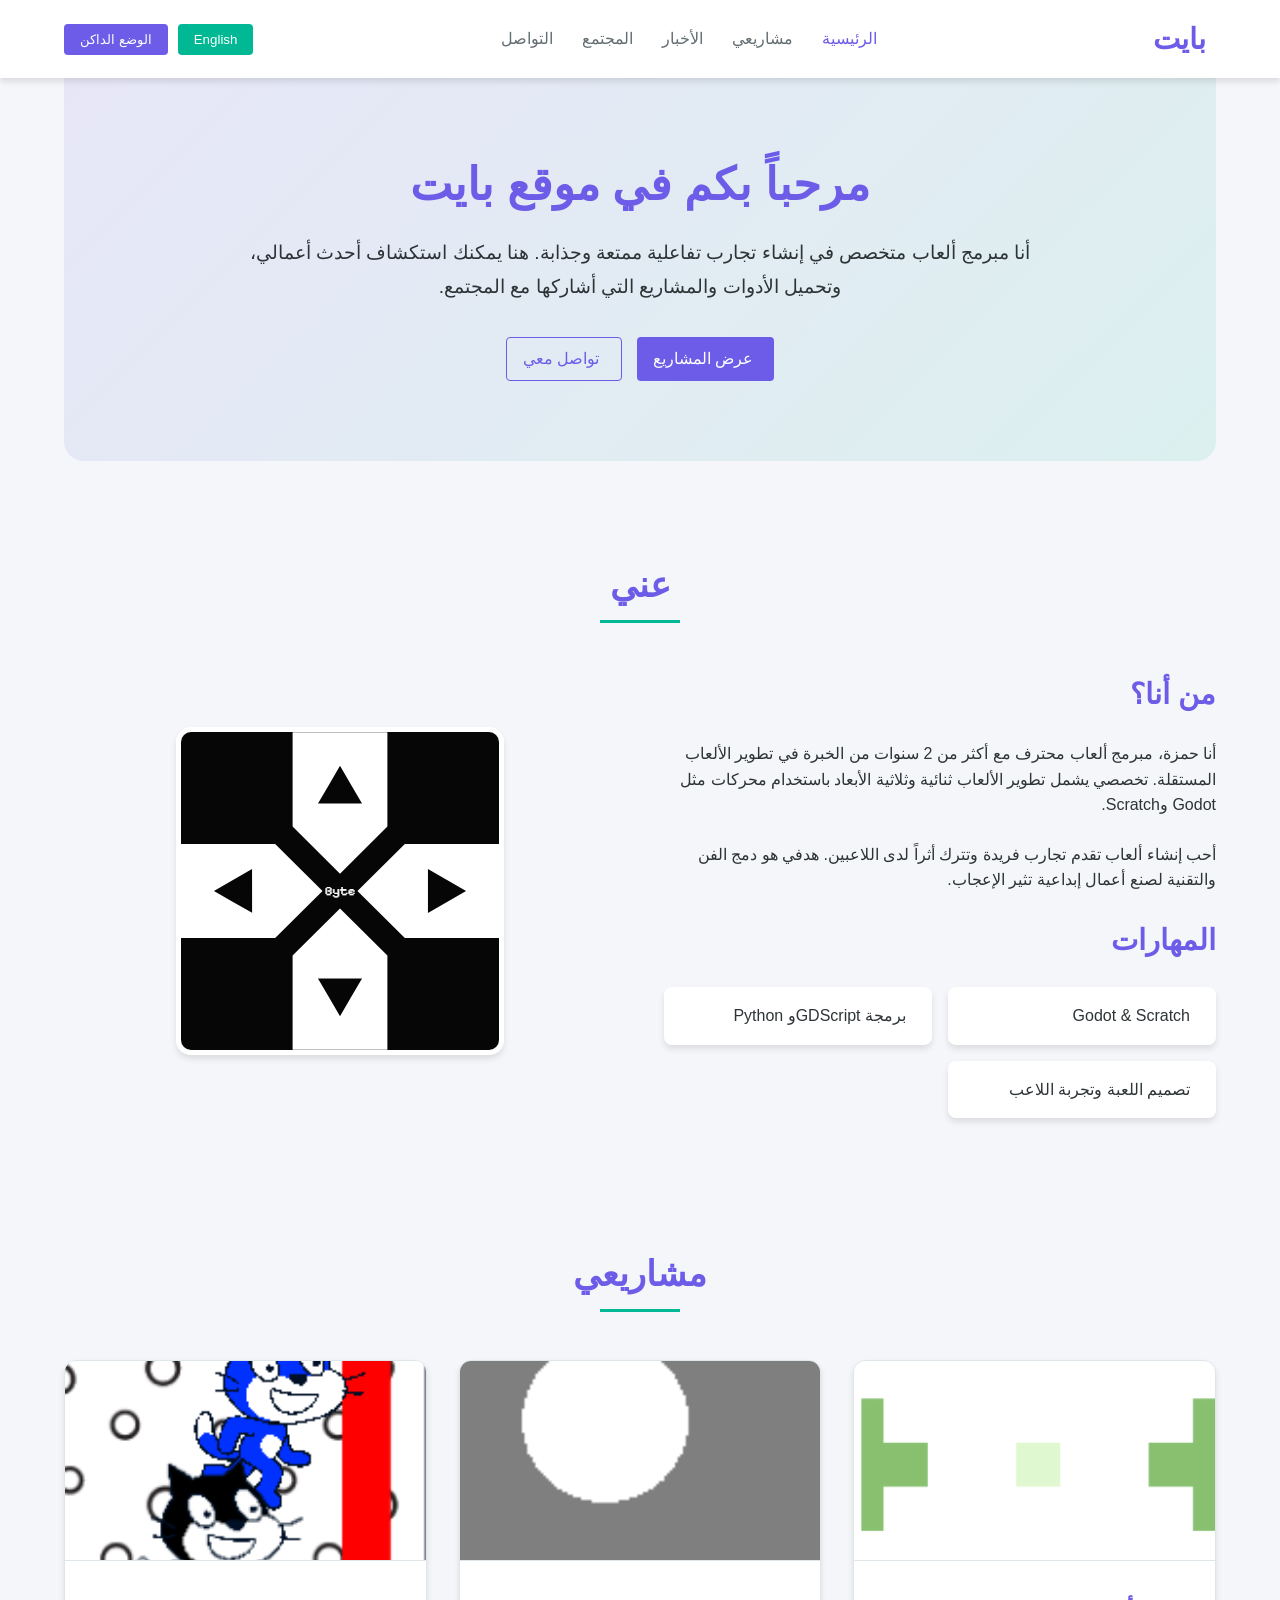
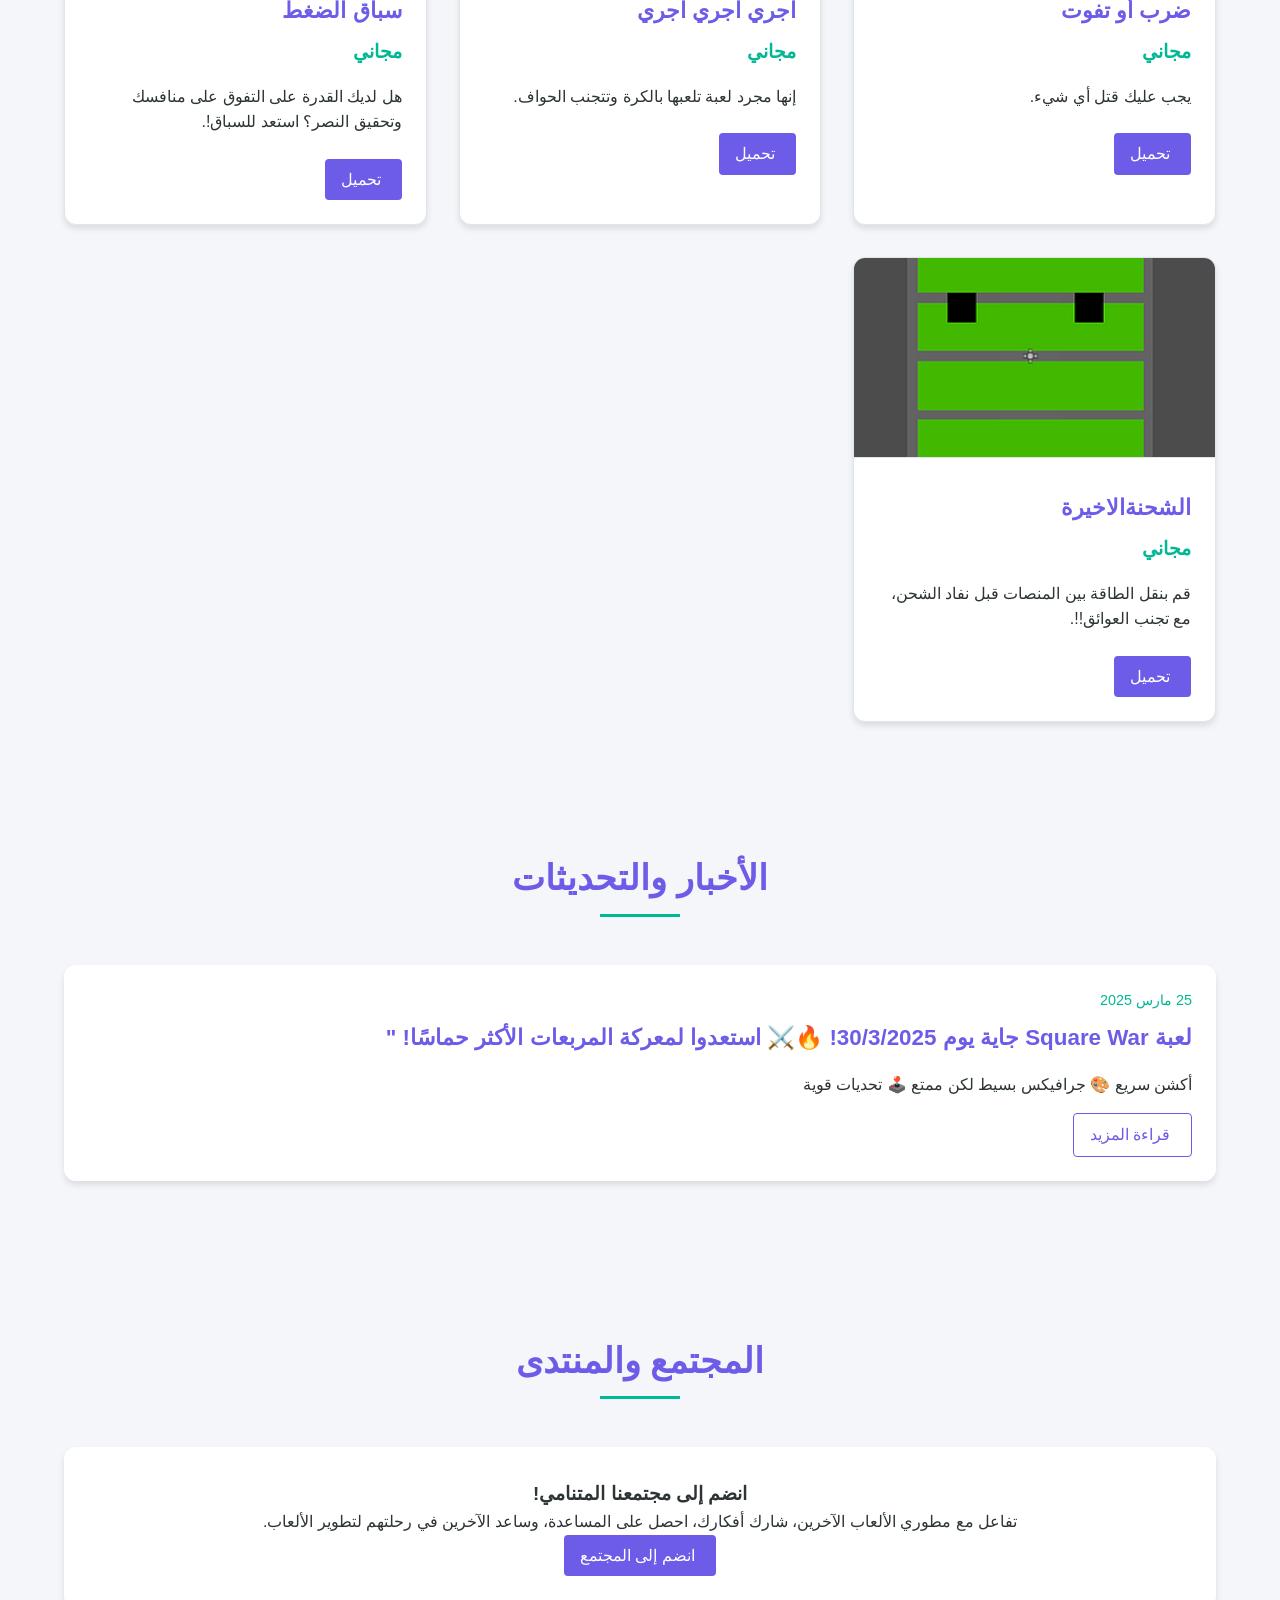
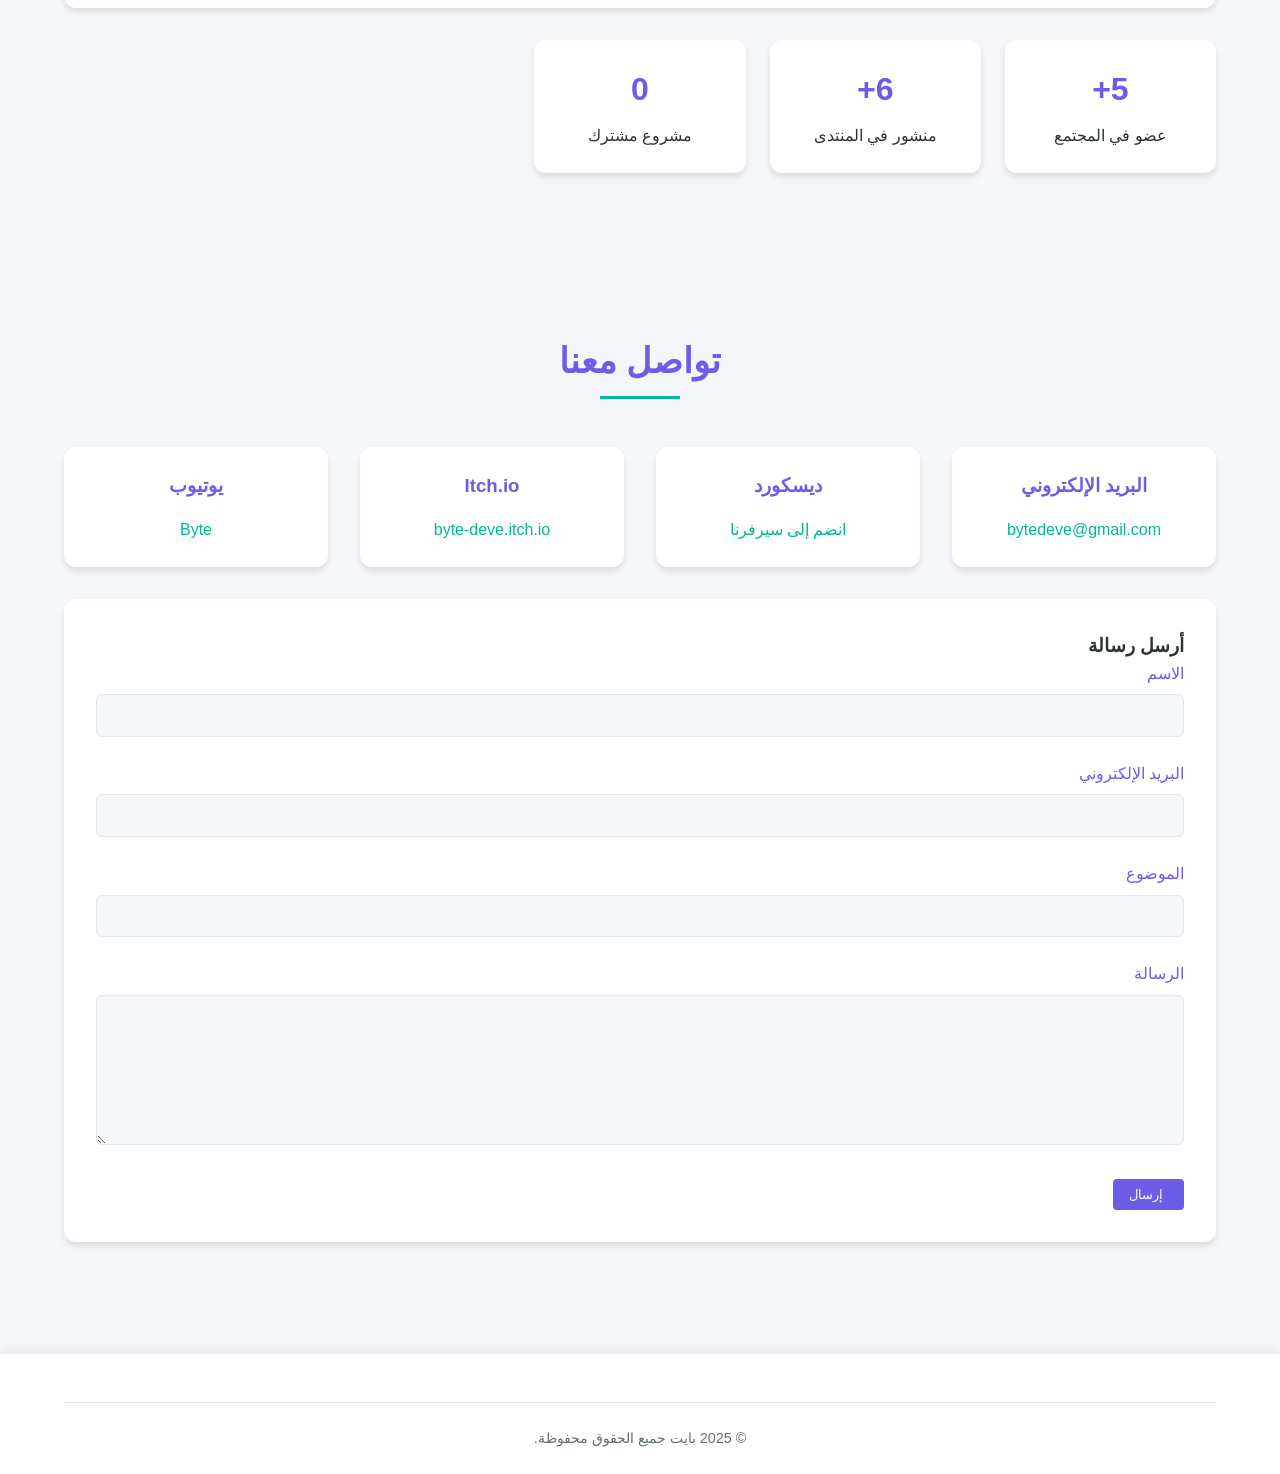
==== commit b7dac2d5: "Add files via upload" ====
--- a/index.html
+++ b/index.html
@@ -1,348 +1,1464 @@
-<!DOCTYPE html>
-<html lang="en">
-
-<head>
-  <script src="https://cdn.jsdelivr.net/npm/i18next@21.6.0/i18next.min.js"></script>
-  <!-- Google Tag Manager -->
-  <script>(function(w,d,s,l,i){w[l]=w[l]||[];w[l].push({'gtm.start':
-  new Date().getTime(),event:'gtm.js'});var f=d.getElementsByTagName(s)[0],
-  j=d.createElement(s),dl=l!='dataLayer'?'&l='+l:'';j.async=true;j.src=
-  'https://www.googletagmanager.com/gtm.js?id='+i+dl;f.parentNode.insertBefore(j,f);
-  })(window,document,'script','dataLayer','GTM-5BB8W2X');</script>
-  <!-- End Google Tag Manager -->
-  <link rel="icon" type="image/png" href="favicon.png"/>
-  <meta charset="utf-8">
-  <meta content="width=device-width, initial-scale=1.0" name="viewport">
-
-  <title>byte</title>
-  <meta content="" name="descriptison">
-  <meta content="" name="keywords">
-  
-
-  <!-- Google Fonts -->
-  <link href="https://fonts.googleapis.com/css?family=Open+Sans:300,300i,400,400i,600,600i,700,700i|Raleway:300,300i,400,400i,500,500i,600,600i,700,700i|Poppins:300,300i,400,400i,500,500i,600,600i,700,700i" rel="stylesheet">
-
-  <!-- Vendor CSS Files -->
-  <link href="assets/vendor/bootstrap/css/bootstrap.min.css" rel="stylesheet">
-  <link href="assets/vendor/icofont/icofont.min.css" rel="stylesheet">
-  <link href="assets/vendor/remixicon/remixicon.css" rel="stylesheet">
-  <link href="assets/vendor/owl.carousel/assets/owl.carousel.min.css" rel="stylesheet">
-  <link href="assets/vendor/boxicons/css/boxicons.min.css" rel="stylesheet">
-  <link href="assets/vendor/venobox/venobox.css" rel="stylesheet">
-
-  <!-- Template Main CSS File -->
-  <link href="assets/css/style.css" rel="stylesheet">
-
-
-  <!-- Global site tag (gtag.js) - Google Analytics -->
-  <script async src="https://www.googletagmanager.com/gtag/js?id=UA-169007209-3"></script>
-  <script>
-    window.dataLayer = window.dataLayer || [];
-    function gtag(){dataLayer.push(arguments);}
-    gtag('js', new Date());
-
-    gtag('config', 'UA-169007209-3');
-  </script>
-
-
-
-
-</head>
-
-<body>
-  
-  <!-- Google Tag Manager (noscript) -->
-  <noscript><iframe src="https://www.googletagmanager.com/ns.html?id=GTM-5BB8W2X"
-  height="0" width="0" style="display:none;visibility:hidden"></iframe></noscript>
-  <!-- End Google Tag Manager (noscript) -->
-  <!-- ======= Header ======= -->
-  <header id="header" class="header-tops">
-
-    <div class="container">
-
-      <h1><a href="index.html">Byte</a></h1>
-      <h2 style="color:#fff">I'm <span class="typing" style="color:#12D640"></span></h2>
-      <nav class="nav-menu d-none d-lg-block">
-        <ul>
-          <li class="active"><a href="#header" data-translate="home"> <span>Home</span></a></li>
-          <li><a href="#about"><span>About</span></a></li>
-          <li><a href="#portfolio"> <span>Projects</span></a></li>
-          <li><a href="#skills"> <span>Skills</span></a></li>
-          <li><a href="#contacts"> <span>Contact</span></a></li>
-          
-          
-        </ul>
-      </nav><!-- .nav-menu -->
-
-      <div class="social-links">
-          <a href="https://www.youtube.com/@Byte-nk8db" target="_blank" class="youtube"><i class="bx bxl-youtube"></i></a>
-          <a href="https://github.com/byte-dev-byte/" target="_blank" class="github"><i class="bx bxl-github"></i></a>
-          <a href="mailto:bytedeve@gmail.com" target="_blank" class="google"><i class="bx bxl-google"></i></a>
-
-      </div>
-
-    </div>
-  </header><!-- End Header -->
-
-  <!-- ======= About Section ======= -->
-  <section id="about" class="about">
-
-    <!-- ======= About Me ======= -->
-    <div class="about-me container">
-
-      <div class="section-title">
-        <h2>About</h2>
-      </div>
-
-      <div class="row">
-        <div class="col-lg-4" data-aos="fade-right">
-          <img src="favicon.png" class="img-fluid" alt="">
-        </div>
-        <div class="col-lg-8 pt-4 pt-lg-0 content" data-aos="fade-left">
-          <p>I've developed with passion. Whether you're a fan of action, adventure, or horror games, you'll find something that sparks your interest. My goal is to provide unique and enjoyable experiences with every game, from graphics to coding. Stay tuned for updates, new releases, and upcoming projects!
-          </p>
-          <div class="row">
-            <div class="col-lg-6">
-              <ul>
-                <li><i class="icofont-rounded-right"></i> <strong>Birthday:</strong> 6 November 2011</li>
-                <li><i class="icofont-rounded-right"></i> <strong>Phone:</strong> +20 155-085-2379</li>
-              </ul>
-            </div>
-            <div class="col-lg-6">
-              <ul>
-                <li><i class="icofont-rounded-right"></i> <strong>Real name:</strong> Hamza</li>
-                <li><i class="icofont-rounded-right"></i> <strong>Email:</strong> bytedeve@gmail.com</li>
-              </ul>
-            </div>
-          </div>
-        </div>
-      </div>
-
-    </div><!-- End About Me -->
-
-    <!-- ======= Interests ======= -->
-    <div class="interests container">
-
-      <div class="section-title">
-        <h2>Interests</h2>
-      </div>
-
-      <div class="row">
-        <div class="col-lg-3 col-md-4 mt-4">
-          <div class="icon-box">
-            <i class="ri-global-line" style="color: #ffbb2c;"></i>
-            <h3>Software Development</h3>
-          </div>
-        </div>
-        <div class="col-lg-3 col-md-4 mt-4">
-          <div class="icon-box">
-            <i class="ri-database-2-line" style="color: #5578ff;"></i>
-            <h3>Machine Learning</h3>
-          </div>
-        </div>
-        <div class="col-lg-3 col-md-4 mt-4">
-          <div class="icon-box">
-            <i class="ri-code-s-slash-fill" style="color: #28a745;"></i>
-            <h3>Game development</h3>
-          </div>
-        </div>
-
-    </div><!-- End Interests -->
-      
-  </section><!-- End About Section -->
-
-
-
-
-
-  <!-- Start Project Section -->
-  <section id="portfolio" class="portfolio">
-    <div class="container">
-
-      <div class="section-title">
-        <h2>Projects</h2>
-      </div>
-
-      <div class="row">
-        <div class="col-lg-12 d-flex justify-content-center">
-          <ul id="portfolio-flters">
-            <li data-filter="*" class="filter-active">All</li>
-            <li data-filter=".filter-2D">2D</li>
-            <li data-filter=".filter-3D">3D</li>
-            <li data-filter=".filter-prototype">prototype</li>
-            <li data-filter=".filter-demo">demo</li>
-            <li data-filter=".filter-browser">browser</li>
-          </ul>
-        </div>
-      </div>
-
-      <div class="row portfolio-container">
-
-        <div class="col-lg-4 col-md-6 portfolio-item filter-2D filter-prototype">
-          <center><h4>hit or miss</h4></center>
-          <div class="portfolio-wrap">
-            <img src="assets/img/project/hit.png" class="img-fluid" alt="">
-            <div class="portfolio-info">
-              
-              <div class="portfolio-links">
-                <a href="projects/hitormiss.html" data-gall="portfolioDetailsGallery" data-vbtype="iframe" class="venobox" title="Project Details"><i class="bx bx-info-circle"></i></a>
-              </div>
-            </div>
-          </div>
-        </div>
-        
-        <div class="col-lg-4 col-md-6 portfolio-item filter-2D">
-          <center><h4>Run run run</h4></center>
-          <div class="portfolio-wrap">
-            <img src="assets/img/project/icon.png" class="img-fluid" alt="" height="500" width="500">
-            <div class="portfolio-info">
-              
-              <div class="portfolio-links">
-                <a href="projects/run3.html" data-gall="portfolioDetailsGallery" data-vbtype="iframe" class="venobox" title="Project Details"><i class="bx bx-info-circle"></i></a>
-              </div>
-            </div>
-          </div>
-        </div>
-        
-        <div class="col-lg-4 col-md-6 portfolio-item filter-demo filter-browser filter-2D">
-          <center><h4>The last charge</h4></center>
-          <div class="portfolio-wrap">
-            <img src="assets/img/project/Xolarl.png" class="img-fluid" alt="" height="500" width="500">
-            <div class="portfolio-info">
-              
-              <div class="portfolio-links">
-                <a href="projects/thelastcharge.html" data-gall="portfolioDetailsGallery" data-vbtype="iframe" class="venobox" title="Project Details"><i class="bx bx-info-circle"></i></a>
-              </div>
-            </div>
-          </div>
-        </div>
-        
-
-      </div>
-    </div>
-  </section>
-
-  <!-- End Project Section -->
-
-
-
-  <!-- Start Skills Section -->
-
-  <section id="skills" class="services">
-    <div class="container">
-      <div class="section-title">
-        <h2>Skills</h2>
-      </div>
-      <div class="row">
-        <div class="col-lg-12" data-aos="fade-up">
-          <div class="col-md-12 mt-4 mt-md-0 icon-box" data-aos="fade-up" data-aos-delay="100" style="background:#fff">
-            <h4 style="text-align:left;color:#09203a">Languages</h4>
-                <p style="text-align:left;">
-                  <img src="https://www.vectorlogo.zone/logos/python/python-horizontal.svg" alt="vectorlogo.zone" height="50" width="150">
-                  <img src="https://www.vectorlogo.zone/logos/w3_html5/w3_html5-ar21.svg" alt="vectorlogo.zone">
-                  <img src="https://upload.wikimedia.org/wikipedia/commons/d/d5/CSS3_logo_and_wordmark.svg" alt="upload.wikimedia.org" height="60" width="90">
-                  <img src="https://www.vectorlogo.zone/logos/javascript/javascript-icon.svg" alt="vectorlogo.zone" height="70" width="130">
-                  <img src="assets/img/LANGU/GD.webp" alt="vectorlogo.zone" height="100" width="190">
-
-                </p>
-            </div>
-            
-          <div class="col-md-12 mt-4 mt-md-0 icon-box" data-aos="lefade-up" data-aos-delay="100" style="background:#fff">
-              <h4 style="text-align:left;color:#09203a">Tools</h4>
-                <p style="text-align:left;">
-                  <img src="https://www.vectorlogo.zone/logos/godotengine/godotengine-ar21.svg" alt="vectorlogo.zone">
-                  <img src="https://www.vectorlogo.zone/logos/google_drive/google_drive-ar21.svg" alt="vectorlogo.zone">
-
-              </p>
-          </div>
-        </div>
-      </div>
-    </div>
-  </section>
-
-  <!-- End Skills Section -->
-
-
-
-
-  <!-- Start Contact Section -->
-
-  <section id="contacts" class="contact">
-    <div class="container">
-
-      <div class="section-title">
-        <h2>Contact</h2>
-      </div>
-
-      <div class="row mt-2">
-
-
-        <div class="col-md-6 mt-4 mt-md-0 d-flex align-items-stretch">
-          <div class="info-box">
-            <i class="bx bx-share-alt"></i>
-            <h3>Social Profiles</h3>
-            <div class="social-links">
-              <a href="https://www.youtube.com/@Byte-nk8db" target="_blank" class="youtube"><i class="bx bxl-youtube"></i></a>
-              <a href="https://github.com/byte-dev-byte/" target="_blank" class="github"><i class="bx bxl-github"></i></a>
-              <a href="mailto:bytedeve@gmail.com" target="_blank" class="google"><i class="bx bxl-google"></i></a>
-
-            </div>
-          </div>
-        </div>
-
-        <div class="col-md-6 mt-4 d-flex align-items-stretch">
-          <div class="info-box">
-            <i class="bx bx-envelope"></i>
-            <h3>Email</h3>
-            <p>bytedeve@gmail.com</p>
-            
-          </div>
-        </div>
-        <div class="col-md-6 mt-4 d-flex align-items-stretch">
-          <div class="info-box">
-            <i class="bx bx-phone-call"></i>
-            <h3>Contact</h3>
-            <p>+20 155-085-2379</p>
-          </div>
-        </div>
-      </div>
-      <!-- <div id="sfczmlqxr5caww28rswrt8849ghbekgnh3j" ></div><script type="text/javascript" src="https://counter1.stat.ovh/private/counter.js?c=zmlqxr5caww28rswrt8849ghbekgnh3j&down=async" async></script><noscript><a href="https://www.freecounterstat.com" title="free web counter"><img src="https://counter1.stat.ovh/private/freecounterstat.php?c=zmlqxr5caww28rswrt8849ghbekgnh3j" border="0" title="free web counter" alt="free web counter" style="visibility: none;"></a></noscript> -->
-    </div>
-    <div></div>
-    <p id="copy">Copyright &copy;<script>document.write(new Date().getFullYear());</script> All rights reserved | This website is made by <a href="index.html" target="_blank">byte</a></P>
-  </section>
-
-  <!-- End Contact Section -->
-
-  <!-- Vendor JS Files -->
-  <script src="assets/vendor/jquery/jquery.min.js"></script>
-  <script src="assets/vendor/bootstrap/js/bootstrap.bundle.min.js"></script>
-  <script src="assets/vendor/jquery.easing/jquery.easing.min.js"></script>
-  <script src="assets/vendor/php-email-form/validate.js"></script>
-  <script src="assets/vendor/waypoints/jquery.waypoints.min.js"></script>
-  <script src="assets/vendor/counterup/counterup.min.js"></script>
-  <script src="assets/vendor/owl.carousel/owl.carousel.min.js"></script>
-  <script src="assets/vendor/isotope-layout/isotope.pkgd.min.js"></script>
-  <script src="assets/vendor/venobox/venobox.min.js"></script>
-  <script src="assets/vendor/typed.js/typed.min.js"></script>
-  <script type="text/javascript">
-    var typed = new Typed('.typing',{
-      strings: ["Byte", "Game Developer", "Programmer"],
-      loop: true,
-      typeSpeed: 100,
-      backSpeed: 100
-    });
-    
-  </script>
-
-  <!-- Template Main JS File -->
-  
-    <script src="assets/js/main.js"></script>
-
-  
-  
-
- 
-</body>
-
-</html>
+<!DOCTYPE html>
+<html lang="ar" dir="rtl">
+<head>
+    <meta charset="UTF-8">
+    <meta name="viewport" content="width=device-width, initial-scale=1.0">
+    <title>بايت</title>
+    <style>
+        /* CSS Variables for Themes */
+        :root {
+            --primary-color: #6c5ce7;
+            --secondary-color: #00b894;
+            --accent-color: #fd79a8;
+            --text-color: #2d3436;
+            --bg-color: #f5f6fa;
+            --card-bg: #ffffff;
+            --header-bg: #ffffff;
+            --border-color: #dfe6e9;
+            --shadow: 0 4px 6px rgba(0, 0, 0, 0.1);
+            --nav-link-color: #636e72;
+            --menu-bg: #ffffff;
+        }
+
+        /* Dark Theme Variables */
+        .dark-mode {
+            --primary-color: #a29bfe;
+            --secondary-color: #55efc4;
+            --accent-color: #ff7675;
+            --text-color: #f5f6fa;
+            --bg-color: #2d3436;
+            --card-bg: #1e272e;
+            --header-bg: #1e272e;
+            --border-color: #3d4a52;
+            --shadow: 0 4px 6px rgba(0, 0, 0, 0.3);
+            --nav-link-color: #b2bec3;
+            --menu-bg: #1e272e;
+        }
+
+        /* Base Styles */
+        * {
+            box-sizing: border-box;
+            margin: 0;
+            padding: 0;
+            text-decoration: none;
+            scroll-behavior: smooth;
+        }
+
+        body {
+            font-family: 'Tajawal', 'Segoe UI', Tahoma, Geneva, Verdana, sans-serif;
+            background-color: var(--bg-color);
+            color: var(--text-color);
+            transition: all 0.3s ease;
+            line-height: 1.6;
+        }
+
+        /* Header Styles */
+        header {
+            background-color: var(--header-bg);
+            box-shadow: var(--shadow);
+            position: sticky;
+            top: 0;
+            z-index: 1000;
+            padding: 1rem 0;
+        }
+
+        .container {
+            width: 90%;
+            max-width: 1200px;
+            margin: 0 auto;
+        }
+
+        .header-container {
+            display: flex;
+            justify-content: space-between;
+            align-items: center;
+            position: relative;
+        }
+
+        .logo {
+            font-size: 1.8rem;
+            font-weight: bold;
+            color: var(--primary-color);
+            text-decoration: none;
+            display: flex;
+            align-items: center;
+            gap: 10px;
+        }
+
+        .logo i {
+            font-size: 1.5rem;
+        }
+
+        /* Navigation */
+        nav.desktop-nav ul {
+            display: flex;
+            list-style: none;
+            padding: 0;
+            margin: 0;
+        }
+
+        nav.desktop-nav ul li {
+            margin-left: 1.5rem;
+            position: relative;
+        }
+
+        nav.desktop-nav ul li a {
+            color: var(--nav-link-color);
+            text-decoration: none;
+            font-weight: 500;
+            transition: color 0.3s;
+            display: flex;
+            align-items: center;
+            gap: 5px;
+        }
+
+        nav.desktop-nav ul li a i {
+            font-size: 0.9rem;
+        }
+
+        nav.desktop-nav ul li a:hover {
+            color: var(--primary-color);
+        }
+
+        .active {
+            color: var(--primary-color) !important;
+        }
+
+        /* Burger Menu */
+        .burger-menu {
+            display: none;
+            cursor: pointer;
+            font-size: 1.5rem;
+            color: var(--nav-link-color);
+        }
+
+        .mobile-nav {
+            display: none;
+            position: fixed;
+            top: 0;
+            right: -100%;
+            width: 80%;
+            max-width: 300px;
+            height: 100vh;
+            background-color: var(--menu-bg);
+            box-shadow: -5px 0 15px rgba(0, 0, 0, 0.1);
+            z-index: 1100;
+            transition: right 0.3s ease;
+            padding: 2rem;
+            overflow-y: auto;
+        }
+
+        .mobile-nav.active {
+            right: 0;
+        }
+
+        .mobile-nav ul {
+            list-style: none;
+            margin-top: 2rem;
+        }
+
+        .mobile-nav ul li {
+            margin-bottom: 1.5rem;
+        }
+
+        .mobile-nav ul li a {
+            color: var(--nav-link-color);
+            text-decoration: none;
+            font-size: 1.1rem;
+            display: flex;
+            align-items: center;
+            gap: 10px;
+        }
+
+        .mobile-nav ul li a i {
+            width: 20px;
+            text-align: center;
+        }
+
+        .mobile-nav .close-btn {
+            position: absolute;
+            top: 1rem;
+            left: 1rem;
+            font-size: 1.5rem;
+            cursor: pointer;
+            color: var(--nav-link-color);
+        }
+
+        .overlay {
+            display: none;
+            position: fixed;
+            top: 0;
+            left: 0;
+            width: 100%;
+            height: 100%;
+            background-color: rgba(0, 0, 0, 0.5);
+            z-index: 1050;
+        }
+
+        .overlay.active {
+            display: block;
+        }
+
+        /* Theme Toggle Buttons */
+        .theme-toggle {
+            display: flex;
+            gap: 10px;
+            align-items: center;
+        }
+
+        .btn {
+            padding: 0.5rem 1rem;
+            border: none;
+            border-radius: 4px;
+            cursor: pointer;
+            font-weight: 500;
+            transition: all 0.3s;
+            display: inline-flex;
+            align-items: center;
+            gap: 5px;
+        }
+
+        .btn-primary {
+            background-color: var(--primary-color);
+            color: white;
+        }
+
+        .btn-secondary {
+            background-color: var(--secondary-color);
+            color: white;
+        }
+
+        .btn-accent {
+            background-color: var(--accent-color);
+            color: white;
+        }
+
+        .btn-outline {
+            background-color: transparent;
+            border: 1px solid var(--primary-color);
+            color: var(--primary-color);
+        }
+
+        .btn:hover {
+            opacity: 0.9;
+            transform: translateY(-2px);
+            box-shadow: 0 2px 5px rgba(0, 0, 0, 0.2);
+        }
+
+        /* Hero Section */
+        .hero {
+            padding: 5rem 0;
+            text-align: center;
+            background: linear-gradient(135deg, rgba(108, 92, 231, 0.1) 0%, rgba(0, 184, 148, 0.1) 100%);
+            border-radius: 0 0 20px 20px;
+            margin-bottom: 2rem;
+        }
+
+        .hero h1 {
+            font-size: 2.8rem;
+            margin-bottom: 1.5rem;
+            color: var(--primary-color);
+            line-height: 1.2;
+        }
+
+        .hero p {
+            font-size: 1.2rem;
+            max-width: 800px;
+            margin: 0 auto 2rem;
+            line-height: 1.8;
+        }
+
+        .hero-btns {
+            display: flex;
+            gap: 15px;
+            justify-content: center;
+            flex-wrap: wrap;
+        }
+
+        /* About Section */
+        .section {
+            padding: 4rem 0;
+        }
+
+        .section-title {
+            text-align: center;
+            margin-bottom: 3rem;
+            position: relative;
+        }
+
+        .section-title h2 {
+            font-size: 2.2rem;
+            color: var(--primary-color);
+            display: inline-block;
+            padding-bottom: 10px;
+        }
+
+        .section-title h2::after {
+            content: '';
+            position: absolute;
+            bottom: 0;
+            left: 50%;
+            transform: translateX(-50%);
+            width: 80px;
+            height: 3px;
+            background-color: var(--secondary-color);
+        }
+
+        .about-content {
+            display: flex;
+            flex-wrap: wrap;
+            align-items: center;
+            gap: 3rem;
+        }
+
+        .about-text {
+            flex: 1;
+            min-width: 300px;
+        }
+
+        .about-text h3 {
+            font-size: 1.8rem;
+            margin-bottom: 1.5rem;
+            color: var(--primary-color);
+        }
+
+        .about-text p {
+            margin-bottom: 1.5rem;
+        }
+
+        .skills-list {
+            display: grid;
+            grid-template-columns: repeat(auto-fill, minmax(200px, 1fr));
+            gap: 1rem;
+            margin-top: 1.5rem;
+        }
+
+        .skill-item {
+            background-color: var(--card-bg);
+            padding: 1rem;
+            border-radius: 8px;
+            box-shadow: var(--shadow);
+            display: flex;
+            align-items: center;
+            gap: 10px;
+        }
+
+        .skill-item i {
+            color: var(--secondary-color);
+            font-size: 1.2rem;
+        }
+
+        .about-image {
+            flex: 1;
+            min-width: 300px;
+            text-align: center;
+        }
+
+        .about-image img {
+            max-width: 100%;
+            border-radius: 15px;
+            box-shadow: var(--shadow);
+            border: 5px solid var(--card-bg);
+        }
+
+        /* Games Section */
+        .games-grid {
+            display: grid;
+            grid-template-columns: repeat(auto-fill, minmax(320px, 1fr));
+            gap: 2rem;
+        }
+
+        .game-card {
+            background-color: var(--card-bg);
+            border-radius: 12px;
+            overflow: hidden;
+            box-shadow: var(--shadow);
+            transition: transform 0.3s, box-shadow 0.3s;
+            border: 1px solid var(--border-color);
+        }
+
+        .game-card:hover {
+            transform: translateY(-10px);
+            box-shadow: 0 10px 20px rgba(0, 0, 0, 0.15);
+        }
+
+        .game-image {
+            width: 100%;
+            height: 200px;
+            object-fit: cover;
+            border-bottom: 1px solid var(--border-color);
+        }
+
+        .game-details {
+            padding: 1.5rem;
+        }
+
+        .game-title {
+            font-size: 1.4rem;
+            margin-bottom: 0.5rem;
+            color: var(--primary-color);
+        }
+
+        .game-price {
+            font-weight: bold;
+            color: var(--secondary-color);
+            margin-bottom: 1rem;
+            font-size: 1.2rem;
+        }
+
+        .game-description {
+            margin-bottom: 1.5rem;
+            line-height: 1.6;
+            color: var(--text-color);
+        }
+
+        .game-features {
+            margin-bottom: 1.5rem;
+            list-style-position: inside;
+        }
+
+        .game-features li {
+            margin-bottom: 0.5rem;
+            display: flex;
+            align-items: center;
+            gap: 5px;
+        }
+
+        .game-features li::before {
+            content: '•';
+            color: var(--accent-color);
+            font-weight: bold;
+            margin-left: 5px;
+        }
+
+        .game-btns {
+            display: flex;
+            gap: 10px;
+            flex-wrap: wrap;
+        }
+
+        /* Blog Section */
+        .blog-grid {
+            display: grid;
+            grid-template-columns: repeat(auto-fill, minmax(300px, 1fr));
+            gap: 2rem;
+        }
+
+        .blog-card {
+            background-color: var(--card-bg);
+            border-radius: 12px;
+            overflow: hidden;
+            box-shadow: var(--shadow);
+            transition: transform 0.3s;
+        }
+
+        .blog-card:hover {
+            transform: translateY(-5px);
+        }
+
+        .blog-image {
+            width: 100%;
+            height: 180px;
+            object-fit: cover;
+        }
+
+        .blog-content {
+            padding: 1.5rem;
+        }
+
+        .blog-date {
+            font-size: 0.9rem;
+            color: var(--secondary-color);
+            margin-bottom: 0.5rem;
+        }
+
+        .blog-title {
+            font-size: 1.3rem;
+            margin-bottom: 1rem;
+            color: var(--primary-color);
+        }
+
+        .blog-excerpt {
+            margin-bottom: 1.5rem;
+            color: var(--text-color);
+        }
+
+        /* Downloads Section */
+        .downloads-grid {
+            display: grid;
+            grid-template-columns: repeat(auto-fill, minmax(250px, 1fr));
+            gap: 2rem;
+        }
+
+        .download-card {
+            background-color: var(--card-bg);
+            border-radius: 12px;
+            padding: 1.5rem;
+            box-shadow: var(--shadow);
+            text-align: center;
+            transition: transform 0.3s;
+        }
+
+        .download-card:hover {
+            transform: translateY(-5px);
+        }
+
+        .download-icon {
+            font-size: 2.5rem;
+            color: var(--primary-color);
+            margin-bottom: 1rem;
+        }
+
+        .download-title {
+            font-size: 1.3rem;
+            margin-bottom: 1rem;
+            color: var(--primary-color);
+        }
+
+        .download-size {
+            color: var(--secondary-color);
+            margin-bottom: 1.5rem;
+            font-size: 0.9rem;
+        }
+
+        /* Store Section */
+        .store-grid {
+            display: grid;
+            grid-template-columns: repeat(auto-fill, minmax(280px, 1fr));
+            gap: 2rem;
+        }
+
+        .store-card {
+            background-color: var(--card-bg);
+            border-radius: 12px;
+            overflow: hidden;
+            box-shadow: var(--shadow);
+            transition: transform 0.3s;
+        }
+
+        .store-card:hover {
+            transform: translateY(-5px);
+        }
+
+        .store-image {
+            width: 100%;
+            height: 180px;
+            object-fit: cover;
+        }
+
+        .store-content {
+            padding: 1.5rem;
+        }
+
+        .store-title {
+            font-size: 1.3rem;
+            margin-bottom: 0.5rem;
+            color: var(--primary-color);
+        }
+
+        .store-price {
+            font-weight: bold;
+            color: var(--secondary-color);
+            margin-bottom: 1rem;
+            font-size: 1.2rem;
+        }
+
+        .store-description {
+            margin-bottom: 1.5rem;
+            color: var(--text-color);
+        }
+
+        /* News Section */
+        .news-item {
+            background-color: var(--card-bg);
+            border-radius: 12px;
+            padding: 1.5rem;
+            margin-bottom: 1.5rem;
+            box-shadow: var(--shadow);
+        }
+
+        .news-date {
+            font-size: 0.9rem;
+            color: var(--secondary-color);
+            margin-bottom: 0.5rem;
+        }
+
+        .news-title {
+            font-size: 1.4rem;
+            margin-bottom: 1rem;
+            color: var(--primary-color);
+        }
+
+        .news-content {
+            margin-bottom: 1rem;
+            color: var(--text-color);
+        }
+
+        /* Forum Section */
+        .forum-intro {
+            background-color: var(--card-bg);
+            border-radius: 12px;
+            padding: 2rem;
+            margin-bottom: 2rem;
+            box-shadow: var(--shadow);
+            text-align: center;
+        }
+
+        .forum-stats {
+            display: grid;
+            grid-template-columns: repeat(auto-fill, minmax(200px, 1fr));
+            gap: 1.5rem;
+            margin-bottom: 2rem;
+        }
+
+        .stat-card {
+            background-color: var(--card-bg);
+            border-radius: 12px;
+            padding: 1.5rem;
+            text-align: center;
+            box-shadow: var(--shadow);
+        }
+
+        .stat-number {
+            font-size: 2rem;
+            font-weight: bold;
+            color: var(--primary-color);
+            margin-bottom: 0.5rem;
+        }
+
+        .stat-label {
+            color: var(--text-color);
+        }
+
+        /* Contact Section */
+        .contact-methods {
+            display: grid;
+            grid-template-columns: repeat(auto-fill, minmax(250px, 1fr));
+            gap: 2rem;
+            margin-bottom: 2rem;
+        }
+
+        .contact-card {
+            background-color: var(--card-bg);
+            padding: 1.5rem;
+            border-radius: 12px;
+            text-align: center;
+            box-shadow: var(--shadow);
+            transition: transform 0.3s;
+        }
+
+        .contact-card:hover {
+            transform: translateY(-5px);
+        }
+
+        .contact-card i {
+            font-size: 2rem;
+            color: var(--primary-color);
+            margin-bottom: 1rem;
+        }
+
+        .contact-card h3 {
+            margin-bottom: 1rem;
+            color: var(--primary-color);
+        }
+
+        .contact-card a {
+            color: var(--secondary-color);
+            text-decoration: none;
+            word-break: break-all;
+            transition: color 0.3s;
+        }
+
+        .contact-card a:hover {
+            color: var(--accent-color);
+            text-decoration: underline;
+        }
+
+        .contact-form {
+            background-color: var(--card-bg);
+            border-radius: 12px;
+            padding: 2rem;
+            box-shadow: var(--shadow);
+            margin-top: 2rem;
+        }
+
+        .form-group {
+            margin-bottom: 1.5rem;
+        }
+
+        .form-group label {
+            display: block;
+            margin-bottom: 0.5rem;
+            font-weight: 500;
+            color: var(--primary-color);
+        }
+
+        .form-control {
+            width: 100%;
+            padding: 0.8rem;
+            border: 1px solid var(--border-color);
+            border-radius: 6px;
+            background-color: var(--bg-color);
+            color: var(--text-color);
+            font-family: inherit;
+            transition: border-color 0.3s;
+        }
+
+        .form-control:focus {
+            outline: none;
+            border-color: var(--primary-color);
+        }
+
+        textarea.form-control {
+            min-height: 150px;
+            resize: vertical;
+        }
+
+        /* Footer */
+        footer {
+            background-color: var(--header-bg);
+            padding: 3rem 0 1.5rem;
+            margin-top: 3rem;
+            box-shadow: 0 -5px 10px rgba(0, 0, 0, 0.05);
+        }
+
+        .footer-content {
+            display: grid;
+            grid-template-columns: repeat(auto-fill, minmax(200px, 1fr));
+            gap: 2rem;
+            margin-bottom: 2rem;
+        }
+
+        .footer-column h3 {
+            color: var(--primary-color);
+            margin-bottom: 1.5rem;
+            font-size: 1.2rem;
+        }
+
+        .footer-column ul {
+            list-style: none;
+        }
+
+        .footer-column ul li {
+            margin-bottom: 0.8rem;
+        }
+
+        .footer-column ul li a {
+            color: var(--nav-link-color);
+            text-decoration: none;
+            transition: color 0.3s;
+        }
+
+        .footer-column ul li a:hover {
+            color: var(--primary-color);
+        }
+
+        .social-links {
+            display: flex;
+            gap: 1rem;
+            margin-top: 1rem;
+        }
+
+        .social-links a {
+            color: var(--nav-link-color);
+            font-size: 1.2rem;
+            transition: color 0.3s;
+        }
+
+        .social-links a:hover {
+            color: var(--primary-color);
+        }
+
+        .copyright {
+            text-align: center;
+            padding-top: 1.5rem;
+            border-top: 1px solid var(--border-color);
+            color: var(--nav-link-color);
+            font-size: 0.9rem;
+        }
+
+        /* Back to Top Button */
+        .back-to-top {
+            position: fixed;
+            bottom: 20px;
+            right: 20px;
+            width: 50px;
+            height: 50px;
+            background-color: var(--primary-color);
+            color: white;
+            border-radius: 50%;
+            display: flex;
+            align-items: center;
+            justify-content: center;
+            font-size: 1.2rem;
+            cursor: pointer;
+            opacity: 0;
+            visibility: hidden;
+            transition: all 0.3s;
+            z-index: 100;
+            box-shadow: 0 2px 10px rgba(0, 0, 0, 0.2);
+        }
+
+        .back-to-top.active {
+            opacity: 1;
+            visibility: visible;
+        }
+
+        .back-to-top:hover {
+            background-color: var(--secondary-color);
+        }
+
+        /* Responsive Styles */
+        @media (max-width: 992px) {
+            .hero h1 {
+                font-size: 2.4rem;
+            }
+            
+            nav.desktop-nav {
+                display: none;
+            }
+            
+            .burger-menu {
+                display: block;
+            }
+        }
+
+        @media (max-width: 768px) {
+            .hero {
+                padding: 3rem 0;
+            }
+            
+            .hero h1 {
+                font-size: 2rem;
+            }
+            
+            .hero p {
+                font-size: 1.1rem;
+            }
+            
+            .section-title h2 {
+                font-size: 1.8rem;
+            }
+            
+            .about-content {
+                flex-direction: column;
+            }
+            
+            .footer-content {
+                grid-template-columns: 1fr 1fr;
+            }
+        }
+
+        @media (max-width: 576px) {
+            .hero h1 {
+                font-size: 1.8rem;
+            }
+            
+            .hero-btns {
+                flex-direction: column;
+                align-items: center;
+            }
+            
+            .btn {
+                width: 100%;
+                justify-content: center;
+            }
+            
+            .footer-content {
+                grid-template-columns: 1fr;
+            }
+        }
+
+        /* RTL/LTR Styles */
+        [dir="rtl"] {
+            text-align: right;
+        }
+
+        [dir="ltr"] {
+            text-align: left;
+        }
+
+        [dir="rtl"] nav.desktop-nav ul li {
+            margin-right: 1.5rem;
+            margin-left: 0;
+        }
+
+        [dir="ltr"] .mobile-nav {
+            right: auto;
+            left: -100%;
+        }
+
+        [dir="ltr"] .mobile-nav.active {
+            right: auto;
+            left: 0;
+        }
+
+        [dir="rtl"] .close-btn {
+            right: 1rem;
+            left: auto;
+        }
+
+        /* Animation */
+        @keyframes fadeIn {
+            from { opacity: 0; transform: translateY(20px); }
+            to { opacity: 1; transform: translateY(0); }
+        }
+
+        .fade-in {
+            animation: fadeIn 0.6s ease forwards;
+        }
+
+        /* Delay for items */
+        .delay-1 { animation-delay: 0.1s; }
+        .delay-2 { animation-delay: 0.2s; }
+        .delay-3 { animation-delay: 0.3s; }
+        .delay-4 { animation-delay: 0.4s; }
+        .delay-5 { animation-delay: 0.5s; }
+
+        /* Icon Font */
+        @import url('https://cdnjs.cloudflare.com/ajax/libs/font-awesome/6.0.0-beta3/css/all.min.css');
+        @import url('https://fonts.googleapis.com/css2?family=Tajawal:wght@400;500;700&display=swap');
+    </style>
+</head>
+<body>
+    <!-- Header with Navigation -->
+    <header>
+        <div class="container header-container">
+            <a href="#" class="logo">
+                <i class="fas fa-gamepad"></i>
+                <span data-lang="logo">بايت</span>
+            </a>
+            
+            <nav class="desktop-nav">
+                <ul>
+                    <li><a href="#home" class="active"><i class="fas fa-home"></i> <span data-lang="home">الرئيسية</span></a></li>
+                    <li><a href="#projects"><i class="fas fa-project-diagram"></i> <span data-lang="projects">مشاريعي</span></a></li>
+                    <li><a href="#news"><i class="fas fa-newspaper"></i> <span data-lang="news">الأخبار</span></a></li>
+                    <li><a href="#forum"><i class="fas fa-users"></i> <span data-lang="forum">المجتمع</span></a></li>
+                    <li><a href="#contact"><i class="fas fa-envelope"></i> <span data-lang="contact">التواصل</span></a></li>
+                </ul>
+            </nav>
+            
+            <div class="theme-toggle">
+                <button id="langToggle" class="btn btn-secondary" data-lang="toggleLang">English</button>
+                <button id="themeToggle" class="btn btn-primary" data-lang="toggleTheme">الوضع الداكن</button>
+            </div>
+            
+            <div class="burger-menu">
+                <i class="fas fa-bars"></i>
+            </div>
+        </div>
+    </header>
+     
+    <!-- Mobile Navigation -->
+    <div class="overlay"></div>
+    <nav class="mobile-nav">
+        <div class="close-btn">
+            <i class="fas fa-times"></i>
+        </div>
+        <ul>
+            <li><a href="#home" class="active"><i class="fas fa-home"></i> <span data-lang="home">الرئيسية</span></a></li>
+            <li><a href="#projects"><i class="fas fa-project-diagram"></i> <span data-lang="projects">مشاريعي</span></a></li>
+            <li><a href="#forum"><i class="fas fa-users"></i> <span data-lang="forum">المجتمع</span></a></li>
+            <li><a href="#contact"><i class="fas fa-envelope"></i> <span data-lang="contact">التواصل</span></a></li>
+        </ul>
+    </nav>
+
+    <!-- Main Content -->
+    <main class="container">
+        <!-- Home Section -->
+        <section id="home" class="hero fade-in">
+            <h1 data-lang="welcome">مرحباً بكم في موقع بايت</h1>
+            <p data-lang="welcomeText">أنا مبرمج ألعاب متخصص في إنشاء تجارب تفاعلية ممتعة وجذابة. هنا يمكنك استكشاف أحدث أعمالي، وتحميل الأدوات والمشاريع التي أشاركها مع المجتمع.</p>
+            <div class="hero-btns">
+                <a href="#projects" class="btn btn-primary"><i class="fas fa-gamepad"></i> <span data-lang="viewProjects">عرض المشاريع</span></a>
+                <a href="#contact" class="btn btn-outline"><i class="fas fa-envelope"></i> <span data-lang="contactMe">تواصل معي</span></a>
+            </div>
+        </section>
+
+        <!-- About Section -->
+        <section id="about" class="section">
+            <div class="section-title">
+                <h2 data-lang="aboutTitle">عني</h2>
+            </div>
+            <div class="about-content fade-in delay-1">
+                <div class="about-text">
+                    <h3 data-lang="whoAmI">من أنا؟</h3>
+                    <p data-lang="aboutText1">أنا حمزة، مبرمج ألعاب محترف مع أكثر من 2 سنوات من الخبرة في تطوير الألعاب المستقلة. تخصصي يشمل تطوير الألعاب ثنائية وثلاثية الأبعاد باستخدام محركات مثل Godot  وScratch.</p>
+                    <p data-lang="aboutText2">أحب إنشاء ألعاب تقدم تجارب فريدة وتترك أثراً لدى اللاعبين. هدفي هو دمج الفن والتقنية لصنع أعمال إبداعية تثير الإعجاب.</p>
+                    <h3 data-lang="skills">المهارات</h3>
+                    <div class="skills-list">
+                        <div class="skill-item">
+                            <i class="fas fa-code"></i>
+                            <span data-lang="skill1">Godot & Scratch</span>
+                        </div>
+                        <div class="skill-item">
+                            <i class="fas fa-laptop-code"></i>
+                            <span data-lang="skill2">برمجة GDScriptو Python</span>
+                        </div>
+                        <div class="skill-item">
+                            <i class="fas fa-gamepad"></i>
+                            <span data-lang="skill3">تصميم اللعبة وتجربة اللاعب</span>
+                        </div>
+                    </div>
+                </div>
+                <div class="about-image">
+                    <img src="favicon.png" alt="صورة المبرمج" data-lang="devImage" data-lang-alt="Developer Image">
+                </div>
+            </div>
+        </section>
+
+        <!-- Projects Section -->
+        <section id="projects" class="section">
+            <div class="section-title">
+                <h2 data-lang="projectsTitle">مشاريعي</h2>
+            </div>
+            <div class="games-grid">
+                <!-- Game 1 -->
+                <div class="game-card fade-in delay-2">
+                    <img src="assets/img/project/hit.png" class="game-image" alt="صورة اللعبة" data-lang="game1Image" data-lang-alt="Game 1 Image">
+                    <div class="game-details">
+                        <h3 class="game-title" data-lang="game1Title">ضرب أو تفوت</h3>
+                        <div class="game-price" data-lang="game1Price">مجاني</div>
+                        <p class="game-description" data-lang="game1Desc">يجب عليك قتل أي شيء.</p>                       
+                        <div class="game-btns">
+                            <a href="https://byte-deve.itch.io/hit-or-miss" class="btn btn-primary"><i class="fas fa-download"></i> <span data-lang="download">تحميل</span></a>
+                        </div>
+                    </div>
+                </div>
+
+                <!-- Game 2 -->
+                <div class="game-card fade-in delay-3">
+                    <img src="assets/img/project/icon.png" class="game-image" alt="صورة اللعبة" data-lang="game2Image" data-lang-alt="Game 2 Image">
+                    <div class="game-details">
+                        <h3 class="game-title" data-lang="game2Title">اجري اجري اجري</h3>
+                        <div class="game-price" data-lang="game2Price">مجاني</div>
+                        <p class="game-description" data-lang="game2Desc">إنها مجرد لعبة تلعبها بالكرة وتتجنب الحواف.</p>
+                        <div class="game-btns">
+                            <a href="https://byte-deve.itch.io/run-run-run" class="btn btn-primary"><i class="fas fa-download"></i> <span data-lang="download">تحميل</span></a>
+                        </div>
+                    </div>
+                </div>
+
+                <!-- Game 3 -->
+                <div class="game-card fade-in delay-4">
+                    <img src="assets/img/project/icon (2).png" class="game-image" alt="صورة اللعبة" data-lang="game3Image" data-lang-alt="Game 3 Image">
+                    <div class="game-details">
+                        <h3 class="game-title" data-lang="game3Title">سباق الضغط</h3>
+                        <div class="game-price" data-lang="game3Price">مجاني</div>
+                        <p class="game-description" data-lang="game3Desc">هل لديك القدرة على التفوق على منافسك وتحقيق النصر؟ استعد للسباق!.</p>
+                        <div class="game-btns">
+                            <a href="https://byte-deve.itch.io/clicker-race" class="btn btn-primary"><i class="fas fa-download"></i> <span data-lang="download">تحميل</span></a>
+                        </div>
+                    </div>
+                </div>
+                <div class="game-card fade-in delay-4">
+                    <img src="assets/img/project/Xolarl.png" class="game-image" alt="صورة اللعبة" data-lang="game3Image" data-lang-alt="Game 3 Image">
+                    <div class="game-details">
+                        <h3 class="game-title" data-lang="game4Title">الشحنةالاخيرة</h3>
+                        <div class="game-price" data-lang="game4Price">مجاني</div>
+                        <p class="game-description" data-lang="game4Desc">قم بنقل الطاقة بين المنصات قبل نفاد الشحن، مع تجنب العوائق!!.</p>
+                        <div class="game-btns">
+                            <a href="https://byte-deve.itch.io/the-last-charge" class="btn btn-primary"><i class="fas fa-download"></i> <span data-lang="download">تحميل</span></a>
+                        </div>
+                    </div>
+                </div>
+            </div>
+        </section>
+
+        <!-- News Section -->
+        <section id="news" class="section">
+            <div class="section-title">
+                <h2 data-lang="newsTitle">الأخبار والتحديثات</h2>
+            </div>
+            
+            <!-- News Item 1 -->
+            <div class="news-item fade-in delay-2">
+                <div class="news-date" data-lang="news1Date">25 مارس 2025</div>
+                <h3 class="news-title" data-lang="news1Title">لعبة Square War جاية يوم 30/3/2025! 🔥⚔️
+                    استعدوا لمعركة المربعات الأكثر حماسًا! "</h3>
+                <p class="news-content" data-lang="news1Content"> أكشن سريع
+                    🎨 جرافيكس بسيط لكن ممتع
+                    🕹️ تحديات قوية</p>
+                <a href="http://youtube.com/post/UgkxQiccc4gsPpkzdOYDcWPFpeiwGYm0r69o?si=pdvAbek3bTSrfZff" class="btn btn-outline"><i class="fas fa-newspaper"></i> <span data-lang="readMore">قراءة المزيد</span></a>
+            </div>
+            
+            
+        </section>
+
+        <!-- Forum Section -->
+        <section id="forum" class="section">
+            <div class="section-title">
+                <h2 data-lang="forumTitle">المجتمع والمنتدى</h2>
+            </div>
+            
+            <div class="forum-intro fade-in delay-2">
+                <h3 data-lang="forumWelcome">انضم إلى مجتمعنا المتنامي!</h3>
+                <p data-lang="forumIntro">تفاعل مع مطوري الألعاب الآخرين، شارك أفكارك، احصل على المساعدة، وساعد الآخرين في رحلتهم لتطوير الألعاب.</p>
+                <a href="https://discord.gg/sXSQdAAE" class="btn btn-primary"><i class="fas fa-users"></i> <span data-lang="joinCommunity">انضم إلى المجتمع</span></a>
+            </div>
+            
+            <div class="forum-stats">
+                <div class="stat-card fade-in delay-3">
+                    <div class="stat-number">5+</div>
+                    <div class="stat-label" data-lang="stat1">عضو في المجتمع</div>
+                </div>
+                <div class="stat-card fade-in delay-4">
+                    <div class="stat-number">6+</div>
+                    <div class="stat-label" data-lang="stat2">منشور في المنتدى</div>
+                </div>
+                <div class="stat-card fade-in delay-5">
+                    <div class="stat-number">0</div>
+                    <div class="stat-label" data-lang="stat3">مشروع مشترك</div>
+                </div>
+            </div>
+        </section>
+
+        <!-- Contact Section -->
+        <section id="contact" class="section">
+            <div class="section-title">
+                <h2 data-lang="contactTitle">تواصل معنا</h2>
+            </div>
+            
+            <div class="contact-methods">
+                <div class="contact-card fade-in delay-2">
+                    <i class="fas fa-envelope"></i>
+                    <h3 data-lang="email">البريد الإلكتروني</h3>
+                    <a href="mailto:bytedeve@gmail.com">bytedeve@gmail.com</a>
+                </div>
+                <div class="contact-card fade-in delay-3">
+                    <i class="fab fa-discord"></i>
+                    <h3 data-lang="discord">ديسكورد</h3>
+                    <a href="https://discord.gg/sXSQdAAE" data-lang="discordLink">انضم إلى سيرفرنا</a>
+                </div>
+                <div class="contact-card fade-in delay-4">
+                    <i class="fas fa-gamepad"></i>
+                    <h3 data-lang="itch">Itch.io</h3>
+                    <a href="https://byte-deve.itch.io/" target="_blank">byte-deve.itch.io</a>
+                </div>
+                <div class="contact-card fade-in delay-4">
+                    <i class="fas fa-youtube"></i>
+                    <h3 data-lang="Youtube">يوتيوب</h3>
+                    <a href="https://www.youtube.com/@Byte-nk8db" target="_blank">Byte</a>
+                </div>
+            </div>
+            
+            <div class="contact-form fade-in delay-5">
+                <h3 data-lang="sendMessage">أرسل رسالة</h3>
+                <form>
+                    <div class="form-group">
+                        <label for="name" data-lang="nameLabel">الاسم</label>
+                        <input type="text" id="name" class="form-control" required>
+                    </div>
+                    <div class="form-group">
+                        <label for="email" data-lang="emailLabel">البريد الإلكتروني</label>
+                        <input type="email" id="email" class="form-control" required>
+                    </div>
+                    <div class="form-group">
+                        <label for="subject" data-lang="subjectLabel">الموضوع</label>
+                        <input type="text" id="subject" class="form-control" required>
+                    </div>
+                    <div class="form-group">
+                        <label for="message" data-lang="messageLabel">الرسالة</label>
+                        <textarea id="message" class="form-control" required></textarea>
+                    </div>
+                    <button type="submit" class="btn btn-primary"><i class="fas fa-paper-plane"></i> <span data-lang="send">إرسال</span></button>
+                </form>
+            </div>
+        </section>
+    </main>
+
+    <!-- Footer -->
+    <footer>
+        <div class="container">
+            <div class="copyright">
+                <p data-lang="copyright">© 2025 بايت جميع الحقوق محفوظة.</p>
+            </div>
+        </div>
+    </footer>
+
+    <!-- Back to Top Button -->
+    <div class="back-to-top">
+        <i class="fas fa-arrow-up"></i>
+    </div>
+
+    <!-- JavaScript -->
+    <script>
+        // Language Toggle Functionality
+        const langToggle = document.getElementById('langToggle');
+        const themeToggle = document.getElementById('themeToggle');
+        const htmlElement = document.documentElement;
+        const burgerMenu = document.querySelector('.burger-menu');
+        const mobileNav = document.querySelector('.mobile-nav');
+        const overlay = document.querySelector('.overlay');
+        const closeBtn = document.querySelector('.close-btn');
+        
+        // Language Data
+        const translations = {
+            'en': {
+                'logo': 'byte',
+                'home': 'Home',
+                'projects': 'Projects',
+                'news':'News',
+                'forum': 'Community',
+                'contact': 'Contact',
+                'toggleLang': 'العربية',
+                'toggleTheme': 'Dark Mode',
+                'welcome': 'Welcome to byte Portfolio',
+                'welcomeText': 'I am a game developer specialized in creating fun and engaging interactive experiences. Here you can explore my latest works, and download the tools and projects I share with the community.',
+                'viewProjects': 'View Projects',
+                'contactMe': 'Contact Me',
+                'aboutTitle': 'About Me',
+                'whoAmI': 'Who Am I?',
+                'aboutText1': 'I am Hamza, a professional game developer with over 2 years of experience in indie game development. My expertise includes 2D and 3D game development using engines like Godot and Scratch.',
+                'aboutText2': 'I love creating games that offer unique experiences and leave an impact on players. My goal is to merge art and technology to make creative works that impress.',
+                'skills': 'Skills',
+                'skill1': 'Godot & Scratch',
+                'skill2': 'GDScript & Python Programming',
+                'skill3': 'Game Design & Player Experience',
+                'devImage': 'Developer Photo',
+                'projectsTitle': 'My Projects',
+                'game1Title': 'Hit or miss',
+                'game1Price': 'Free',
+                'game1Desc': 'you must kill any thing.',
+                'game2Title': 'Run run run',
+                'game2Price': 'Free',
+                'game2Desc': "it's just a game that you play with ball and avoid the edges.",
+                'game3Title': 'Clicker Race',
+                'game3Price': 'Free',
+                'game3Desc': 'Do you have what it takes to outpace your rival and claim victory? Get ready to race!.',
+                'game4Title': 'The last charge',
+                'game4Price': 'Free',
+                'game4Desc': 'Transfer energy between platforms before running out of charge, while avoiding obstacles!',
+                'download': 'Download',
+                'readMore': 'Read more',
+                'newsTitle': 'News & Updates',
+                'news1Date': 'march 25, 2025',
+                'news1Title': 'Square War is coming on March 30, 2025! 🔥⚔️Get ready for the most exciting square battle! 🟥🆚🟦',
+                'news1Content': 'Fast action 🎨 Simple but fun graphics🕹️ Tough challenges.',
+                'forumTitle': 'Community & Forum',
+                'forumWelcome': 'Join Our Growing Community!',
+                'forumIntro': 'Interact with other game developers, share your ideas, get help, and help others in their game development journey.',
+                'joinCommunity': 'Join Community',
+                'stat1': 'Community Members',
+                'stat2': 'Forum Posts',
+                'stat3': 'Collaborative Projects',
+                'contactTitle': 'Contact Us',
+                'email': 'Email',
+                'discord': 'Discord',
+                'discordLink': 'Join Our Server',
+                'itch': 'Itch.io',
+                'Youtube': 'Youtube',
+                'sendMessage': 'Send a Message',
+                'nameLabel': 'Name',
+                'emailLabel': 'Email',
+                'subjectLabel': 'Subject',
+                'messageLabel': 'Message',
+                'send': 'Send',
+                'copyright': '© 2025 Byte. All rights reserved.'
+            },
+            'ar': {
+                'logo': 'بايت',
+                'home': 'الرئيسية',
+                'projects': 'مشاريعي',
+                'news': 'الأخبار',
+                'forum': 'المجتمع',
+                'contact': 'التواصل',
+                'toggleLang': 'English',
+                'toggleTheme': 'الوضع الداكن',
+                'welcome': 'مرحباً بكم في موقع بايت',
+                'welcomeText': 'أنا مبرمج ألعاب متخصص في إنشاء تجارب تفاعلية ممتعة وجذابة. هنا يمكنك استكشاف أحدث أعمالي، وتحميل الأدوات والمشاريع التي أشاركها مع المجتمع.',
+                'viewProjects': 'عرض المشاريع',
+                'contactMe': 'تواصل معي',
+                'aboutTitle': 'عني',
+                'whoAmI': 'من أنا؟',
+                'aboutText1': 'أنا حمزة، مبرمج ألعاب محترف مع أكثر من 2 سنوات من الخبرة في تطوير الألعاب المستقلة. تخصصي يشمل تطوير الألعاب ثنائية وثلاثية الأبعاد باستخدام محركات مثل.',
+                'aboutText2': 'أحب إنشاء ألعاب تقدم تجارب فريدة وتترك أثراً لدى اللاعبين. هدفي هو دمج الفن والتقنية لصنع أعمال إبداعية تثير الإعجاب.',
+                'skills': 'المهارات',
+                'skill1': 'Godot & Scratch',
+                'skill2': 'برمجة GDScriptو Python',
+                'skill3': 'تصميم اللعبة وتجربة اللاعب',
+                'skill4': 'الرسومات ثلاثية الأبعاد والرسوم المتحركة',
+                'devImage': 'صورة المبرمج',
+                'projectsTitle': 'مشاريعي',
+                'game1Title': 'ضرب أو تفوت',
+                'game1Price': 'مجاني',
+                'game1Desc': 'يجب عليك قتل أي شيء.',
+                'game2Title': 'اجري اجري اجري',
+                'game2Price': 'مجاني',
+                'game2Desc': 'إنها مجرد لعبة تلعبها بالكرة وتتجنب الحواف..',
+                'game3Title': 'سباق الضغط',
+                'game3Price': 'مجاني',
+                'game3Desc': 'هل لديك القدرة على التفوق على منافسك وتحقيق النصر؟ استعد للسباق!',
+                'download': 'تحميل',
+                'game4Title': 'الشحنة الاخيرة',
+                'game4Price': 'مجاني',
+                'game4Desc': 'قم بنقل الطاقة بين المنصات قبل نفاد الشحن، مع تجنب العوائق!',
+                'download': 'تحميل',
+                'details': 'تفاصيل',
+                'readMore':'قراءة المزيد',
+                'newsTitle': 'الأخبار والتحديثات',
+                'news1Date': '25 مارس 2025',
+                'news1Title': 'لعبة Square War جاية يوم 30/3/2025! 🔥⚔️ استعدوا لمعركة المربعات الأكثر حماسًا!',
+                'news1Content': 'أكشن سريع 🎨 جرافيكس بسيط لكن ممتع 🕹️ تحديات قوية.',
+                'forumTitle': 'المجتمع والمنتدى',
+                'forumWelcome': 'انضم إلى مجتمعنا المتنامي!',
+                'forumIntro': 'تفاعل مع مطوري الألعاب الآخرين، شارك أفكارك، احصل على المساعدة، وساعد الآخرين في رحلتهم لتطوير الألعاب.',
+                'joinCommunity': 'انضم إلى المجتمع',
+                'stat1': 'عضو في المجتمع',
+                'stat2': 'منشور في المنتدى',
+                'stat3': 'مشروع مشترك',
+                'contactTitle': 'تواصل معنا',
+                'email': 'البريد الإلكتروني',
+                'discord': 'ديسكورد',
+                'discordLink': 'انضم إلى سيرفرنا',
+                'itch': 'Itch.io',
+                'Youtube': 'يوتيوب',
+                'sendMessage': 'أرسل رسالة',
+                'nameLabel': 'الاسم',
+                'emailLabel': 'البريد الإلكتروني',
+                'subjectLabel': 'الموضوع',
+                'messageLabel': 'الرسالة',
+                'send': 'إرسال',
+                'copyright': '© 2025 بايت. جميع الحقوق محفوظة.'
+            }
+        };
+
+        // Current language
+        let currentLang = 'ar';
+        
+        // Theme state
+        let darkMode = false;
+
+        // Toggle Language
+        langToggle.addEventListener('click', () => {
+            currentLang = currentLang === 'ar' ? 'en' : 'ar';
+            
+            // Update HTML direction
+            htmlElement.setAttribute('dir', currentLang === 'ar' ? 'rtl' : 'ltr');
+            htmlElement.setAttribute('lang', currentLang);
+            
+            // Update button text
+            langToggle.textContent = translations[currentLang]['toggleLang'];
+            
+            // Update all translatable elements
+            document.querySelectorAll('[data-lang]').forEach(element => {
+                const key = element.getAttribute('data-lang');
+                if (translations[currentLang][key]) {
+                    if (element.hasAttribute('data-lang-alt') && element.tagName === 'IMG') {
+                        element.setAttribute('alt', translations[currentLang][key]);
+                    } else {
+                        element.textContent = translations[currentLang][key];
+                    }
+                }
+            });
+        });
+
+        // Toggle Theme
+        themeToggle.addEventListener('click', () => {
+            darkMode = !darkMode;
+            
+            if (darkMode) {
+                document.body.classList.add('dark-mode');
+                themeToggle.textContent = translations[currentLang]['toggleTheme'] === 'الوضع الداكن' ? 'الوضع الفاتح' : 'Light Mode';
+            } else {
+                document.body.classList.remove('dark-mode');
+                themeToggle.textContent = translations[currentLang]['toggleTheme'];
+            }
+        });
+
+        // Burger Menu Toggle
+        burgerMenu.addEventListener('click', () => {
+            mobileNav.classList.add('active');
+            overlay.classList.add('active');
+            document.body.style.overflow = 'hidden';
+        });
+
+        // Close Mobile Menu
+        closeBtn.addEventListener('click', closeMobileMenu);
+        overlay.addEventListener('click', closeMobileMenu);
+
+        function closeMobileMenu() {
+            mobileNav.classList.remove('active');
+            overlay.classList.remove('active');
+            document.body.style.overflow = '';
+        }
+
+        // Smooth scrolling for navigation
+        document.querySelectorAll('nav a').forEach(anchor => {
+            anchor.addEventListener('click', function(e) {
+                e.preventDefault();
+                
+                // Close mobile menu if open
+                closeMobileMenu();
+                
+                // Remove active class from all links
+                document.querySelectorAll('nav a').forEach(link => {
+                    link.classList.remove('active');
+                });
+                
+                // Add active class to clicked link
+                this.classList.add('active');
+                
+                // Scroll to section
+                const targetId = this.getAttribute('href');
+                document.querySelector(targetId).scrollIntoView({
+                    behavior: 'smooth'
+                });
+            });
+        });
+
+        // Set active nav link based on scroll position
+        window.addEventListener('scroll', () => {
+            const scrollPosition = window.scrollY;
+            
+            document.querySelectorAll('section').forEach(section => {
+                const sectionTop = section.offsetTop - 100;
+                const sectionHeight = section.offsetHeight;
+                const sectionId = section.getAttribute('id');
+                
+                if (scrollPosition >= sectionTop && scrollPosition < sectionTop + sectionHeight) {
+                    document.querySelectorAll('nav a').forEach(link => {
+                        link.classList.remove('active');
+                        if (link.getAttribute('href') === `#${sectionId}`) {
+                            link.classList.add('active');
+                        }
+                    });
+                }
+            });
+            
+            // Show/hide back to top button
+            const backToTop = document.querySelector('.back-to-top');
+            if (scrollPosition > 300) {
+                backToTop.classList.add('active');
+            } else {
+                backToTop.classList.remove('active');
+            }
+        });
+
+        // Back to top button
+        document.querySelector('.back-to-top').addEventListener('click', () => {
+            window.scrollTo({
+                top: 0,
+                behavior: 'smooth'
+            });
+        });
+
+        // Add fade-in animation when elements come into view
+        const fadeElements = document.querySelectorAll('.fade-in');
+        
+        const fadeInObserver = new IntersectionObserver((entries) => {
+            entries.forEach(entry => {
+                if (entry.isIntersecting) {
+                    entry.target.style.opacity = '1';
+                    entry.target.style.transform = 'translateY(0)';
+                }
+            });
+        }, { threshold: 0.1 });
+        
+        fadeElements.forEach(element => {
+            fadeInObserver.observe(element);
+        });
+    </script>
+</body>
+</html>
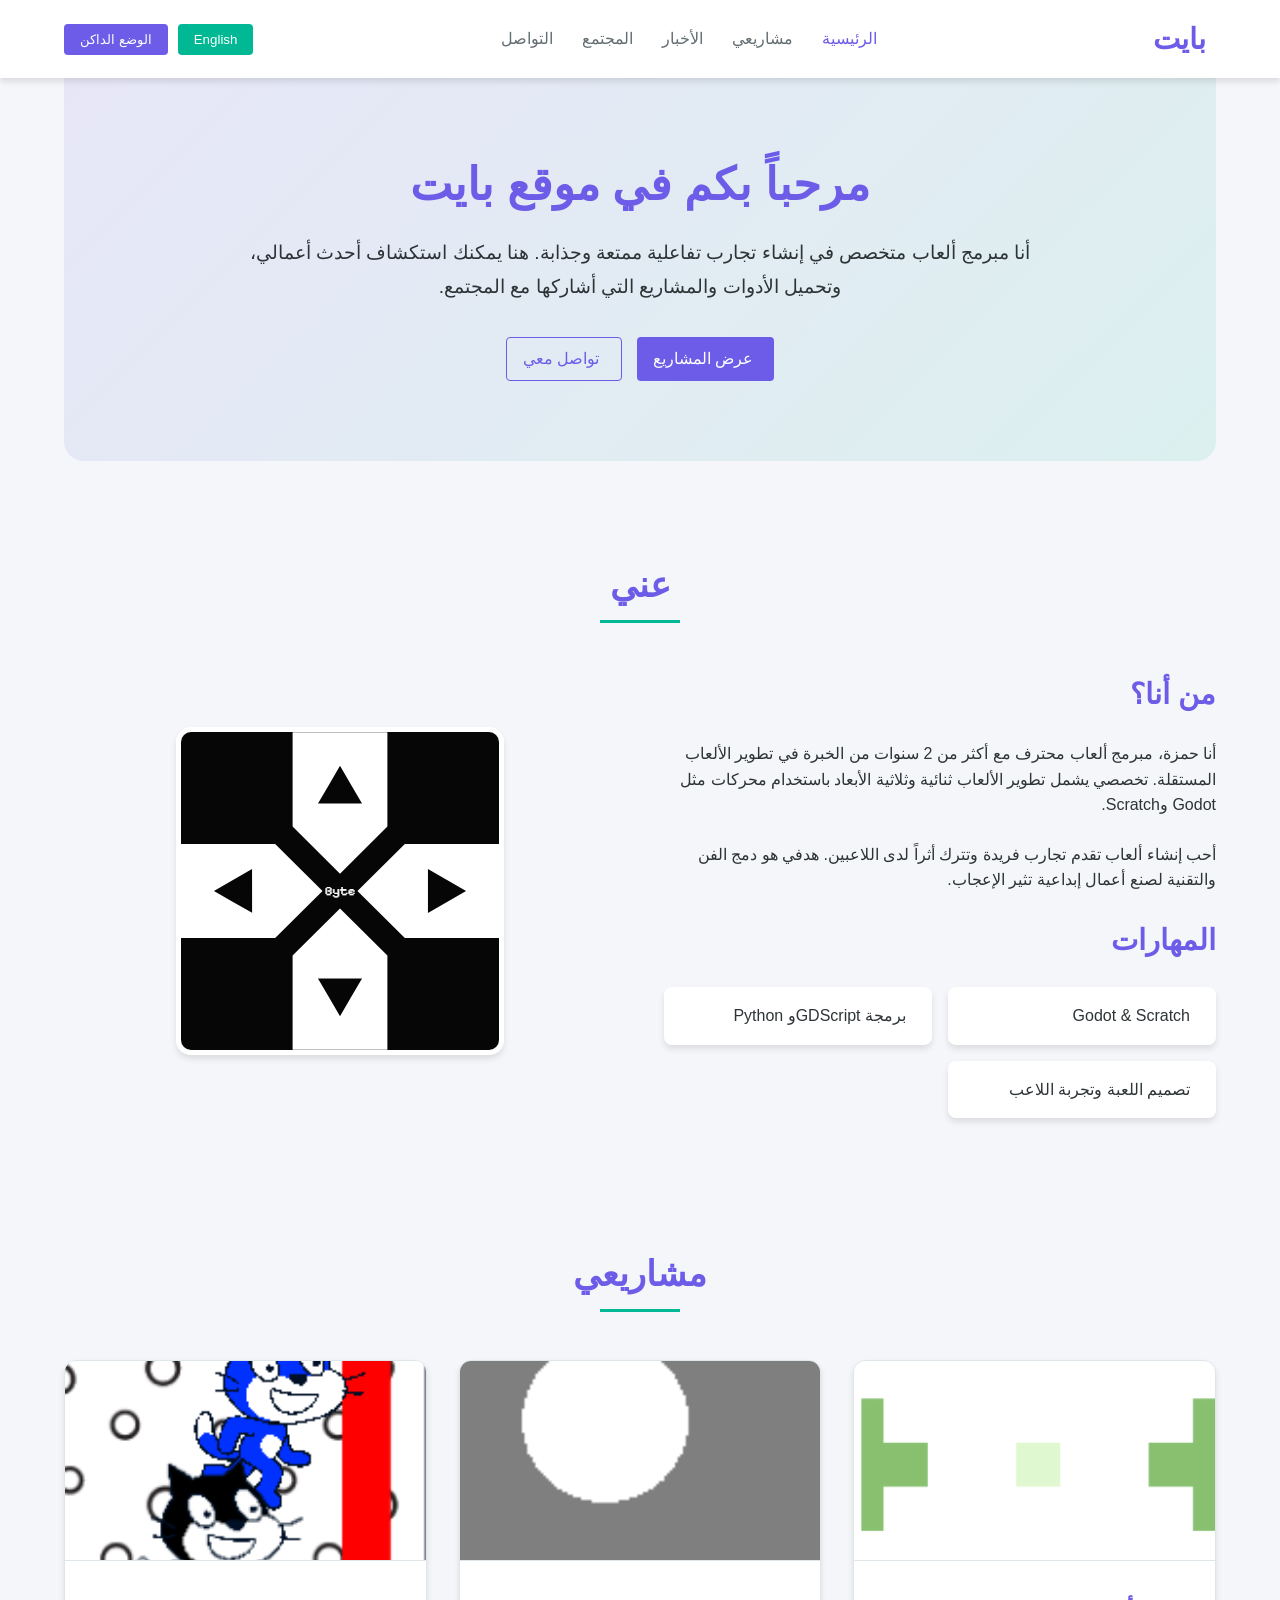
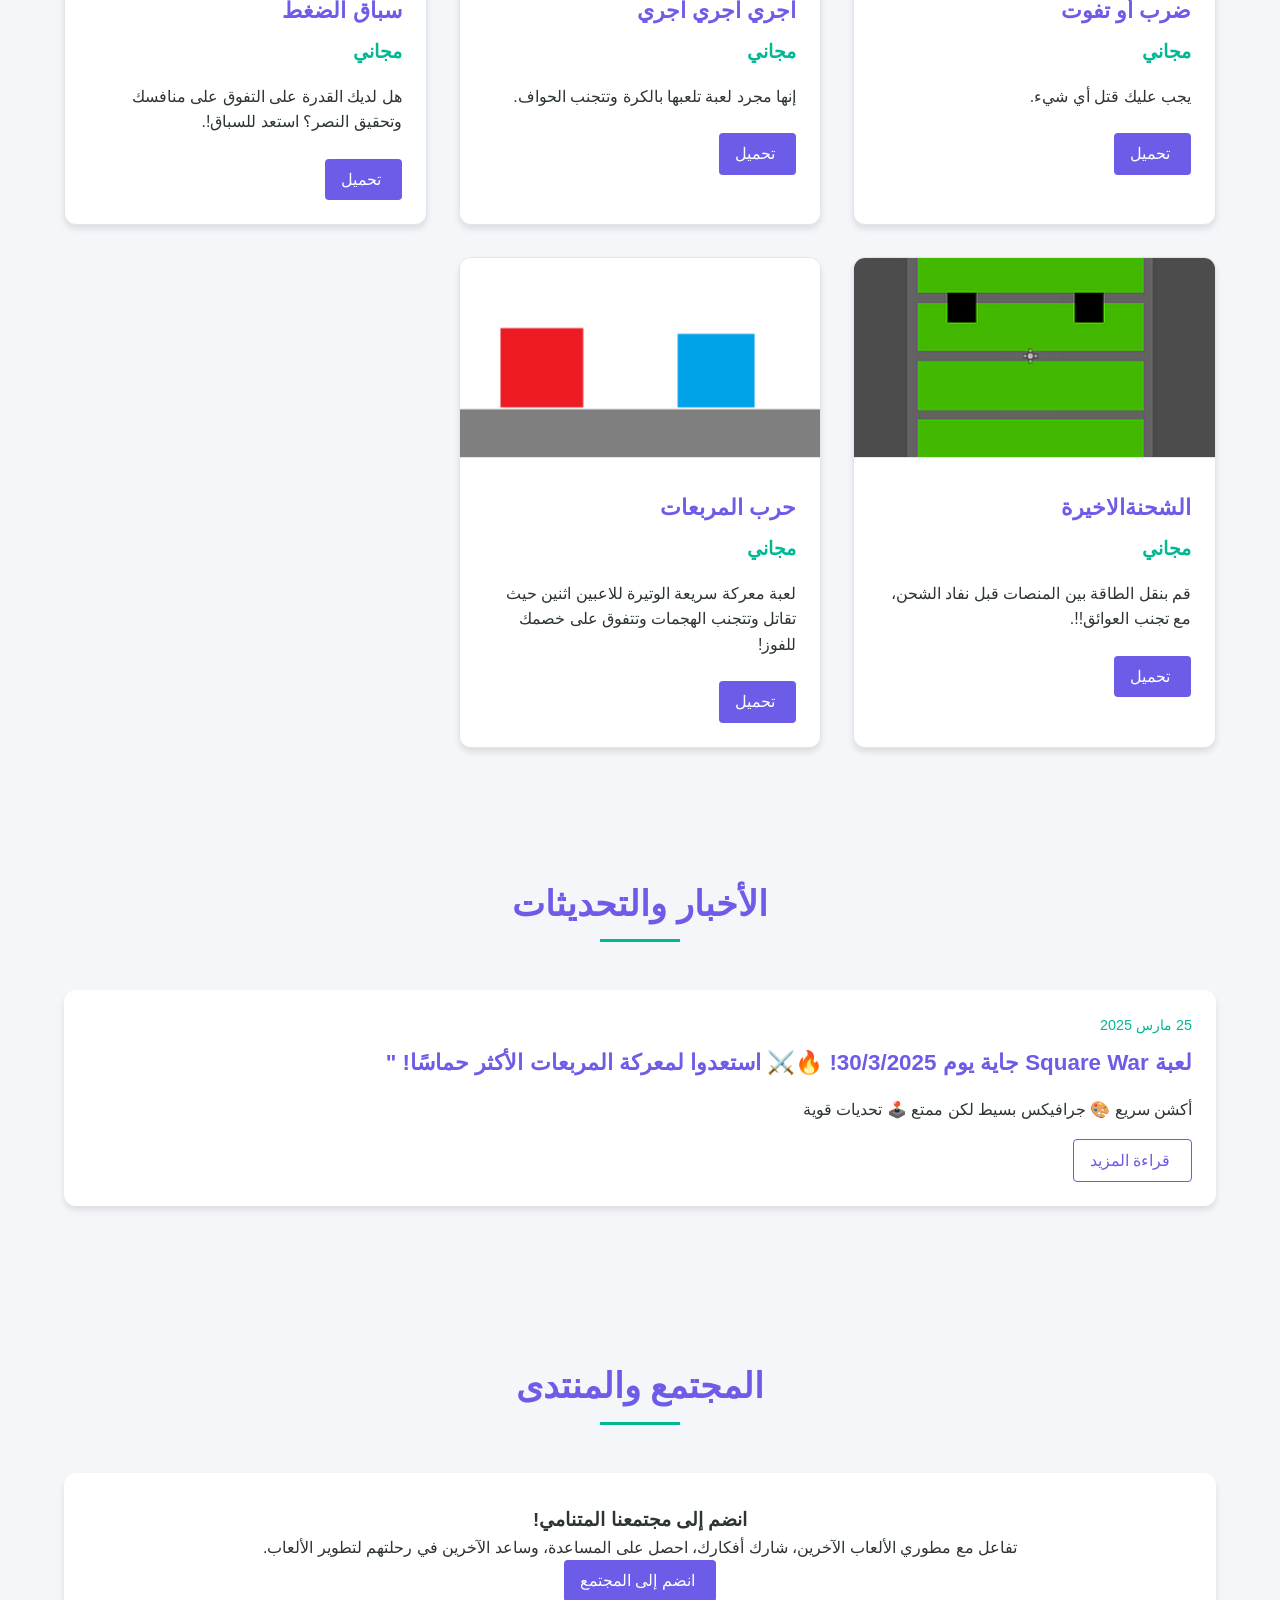
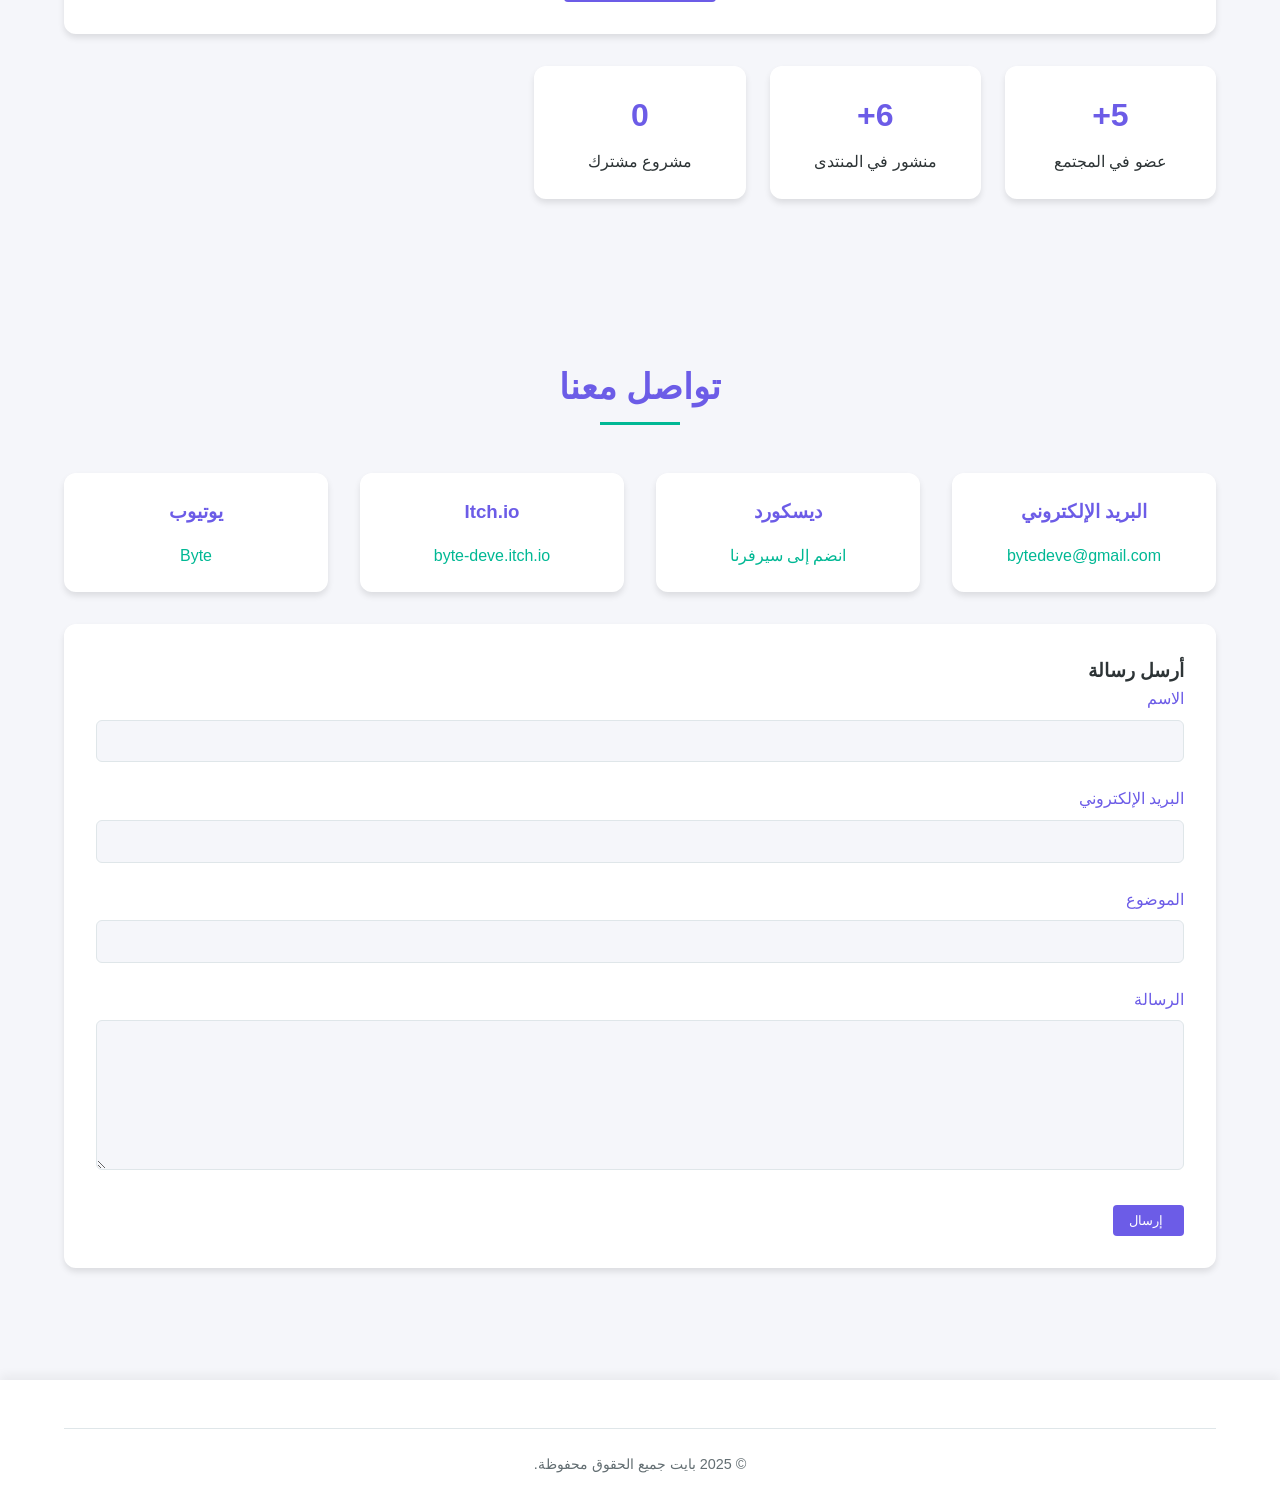
==== commit 4721e83e: "index.html" ====
--- a/index.html
+++ b/index.html
@@ -1060,6 +1060,17 @@
                         <p class="game-description" data-lang="game4Desc">قم بنقل الطاقة بين المنصات قبل نفاد الشحن، مع تجنب العوائق!!.</p>
                         <div class="game-btns">
                             <a href="https://byte-deve.itch.io/the-last-charge" class="btn btn-primary"><i class="fas fa-download"></i> <span data-lang="download">تحميل</span></a>
+                        </div>
+                    </div>
+                </div>
+                <div class="game-card fade-in delay-4">
+                    <img src="assets/img/project/icon (3).png" class="game-image" alt="صورة اللعبة" data-lang="game3Image" data-lang-alt="Game 3 Image">
+                    <div class="game-details">
+                        <h3 class="game-title" data-lang="game5Title">حرب المربعات</h3>
+                        <div class="game-price" data-lang="game5Price">مجاني</div>
+                        <p class="game-description" data-lang="game5Desc">لعبة معركة سريعة الوتيرة للاعبين اثنين حيث تقاتل وتتجنب الهجمات وتتفوق على خصمك للفوز!</p>
+                        <div class="game-btns">
+                            <a href="https://byte-deve.itch.io/square-war" class="btn btn-primary"><i class="fas fa-download"></i> <span data-lang="download">تحميل</span></a>
                         </div>
                     </div>
                 </div>
@@ -1230,6 +1241,9 @@
                 'game4Title': 'The last charge',
                 'game4Price': 'Free',
                 'game4Desc': 'Transfer energy between platforms before running out of charge, while avoiding obstacles!',
+                'game5Title': 'Square war',
+                'game5Price': 'Free',
+                'game5Desc': 'A fast-paced 2-player battle game where you fight , dodge attacks, and outsmart your opponent to win!',
                 'download': 'Download',
                 'readMore': 'Read more',
                 'newsTitle': 'News & Updates',
@@ -1294,6 +1308,9 @@
                 'game4Title': 'الشحنة الاخيرة',
                 'game4Price': 'مجاني',
                 'game4Desc': 'قم بنقل الطاقة بين المنصات قبل نفاد الشحن، مع تجنب العوائق!',
+                'game5Title': 'حرب المربعات',
+                'game5Price': 'مجاني',
+                'game5Desc': 'لعبة معركة سريعة الوتيرة للاعبين اثنين حيث تقاتل وتتجنب الهجمات وتتفوق على خصمك للفوز!',
                 'download': 'تحميل',
                 'details': 'تفاصيل',
                 'readMore':'قراءة المزيد',
@@ -1461,4 +1478,4 @@
         });
     </script>
 </body>
-</html>+</html>
